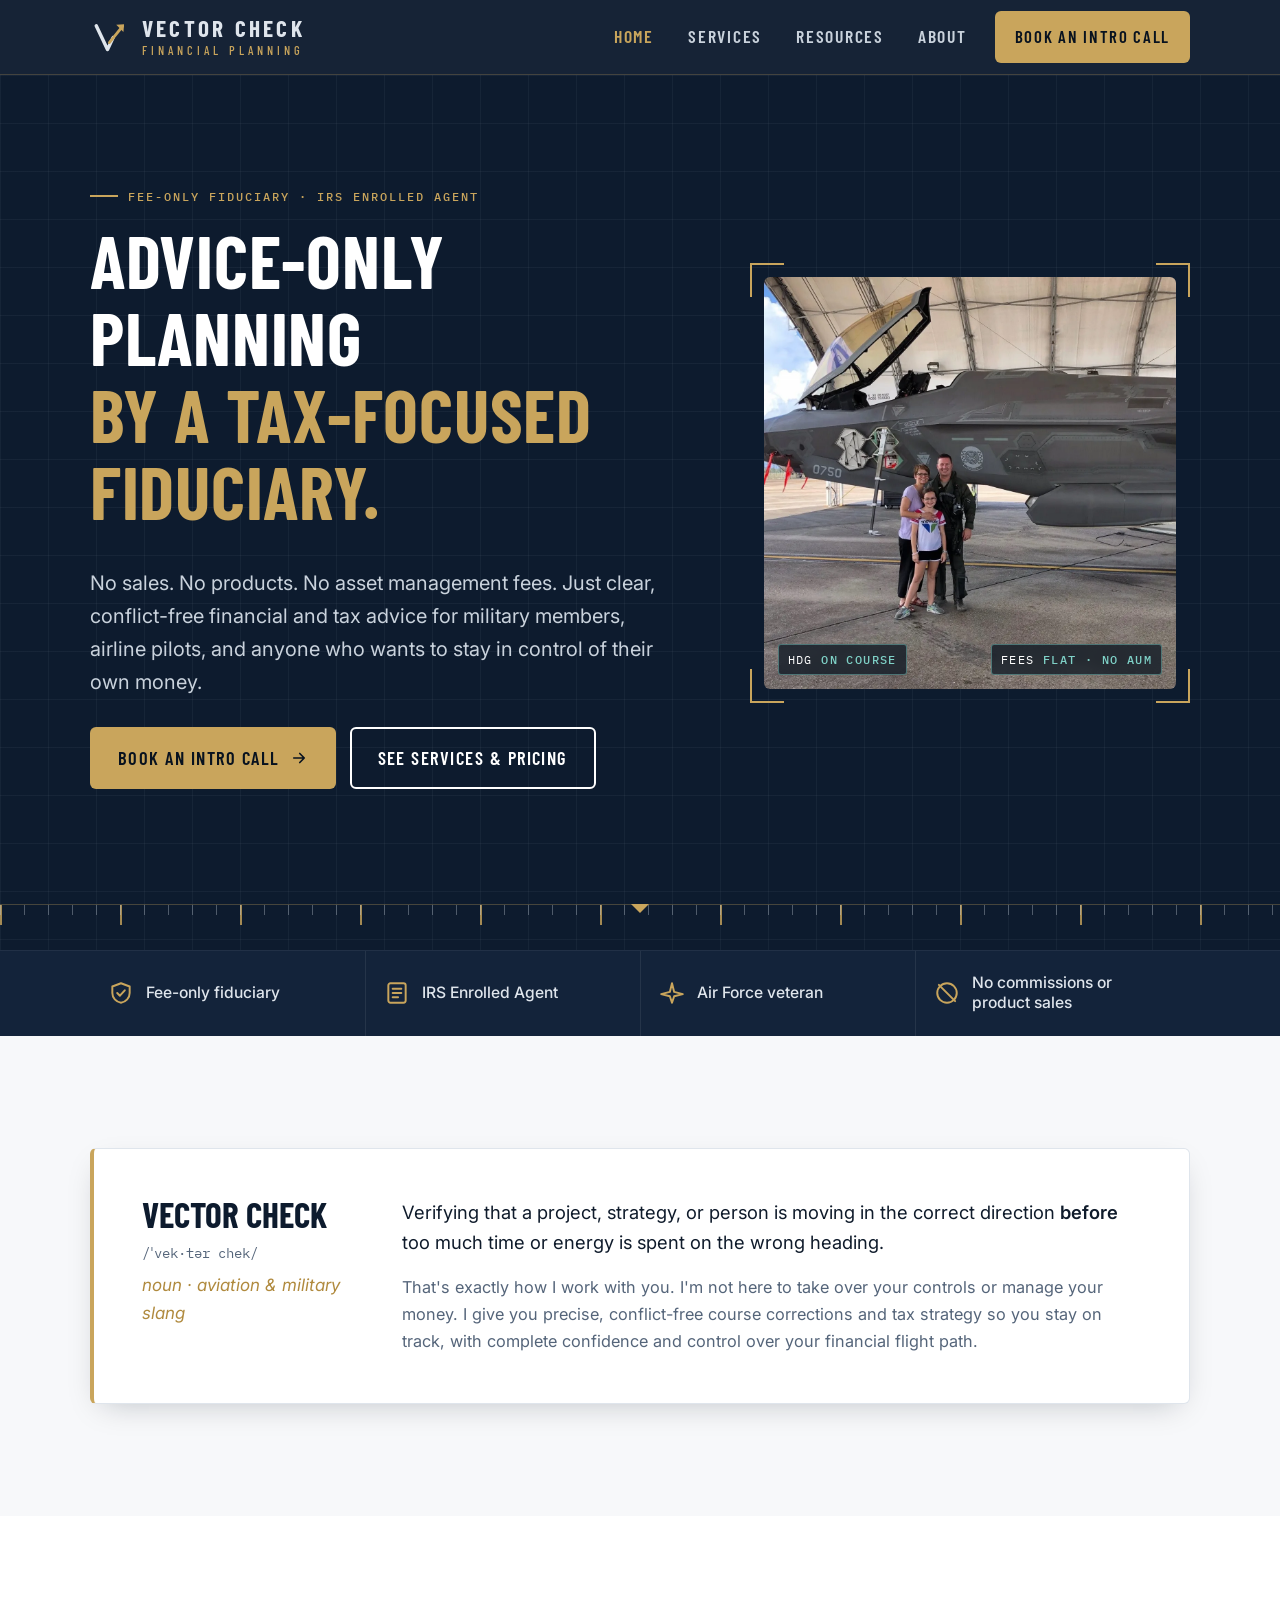
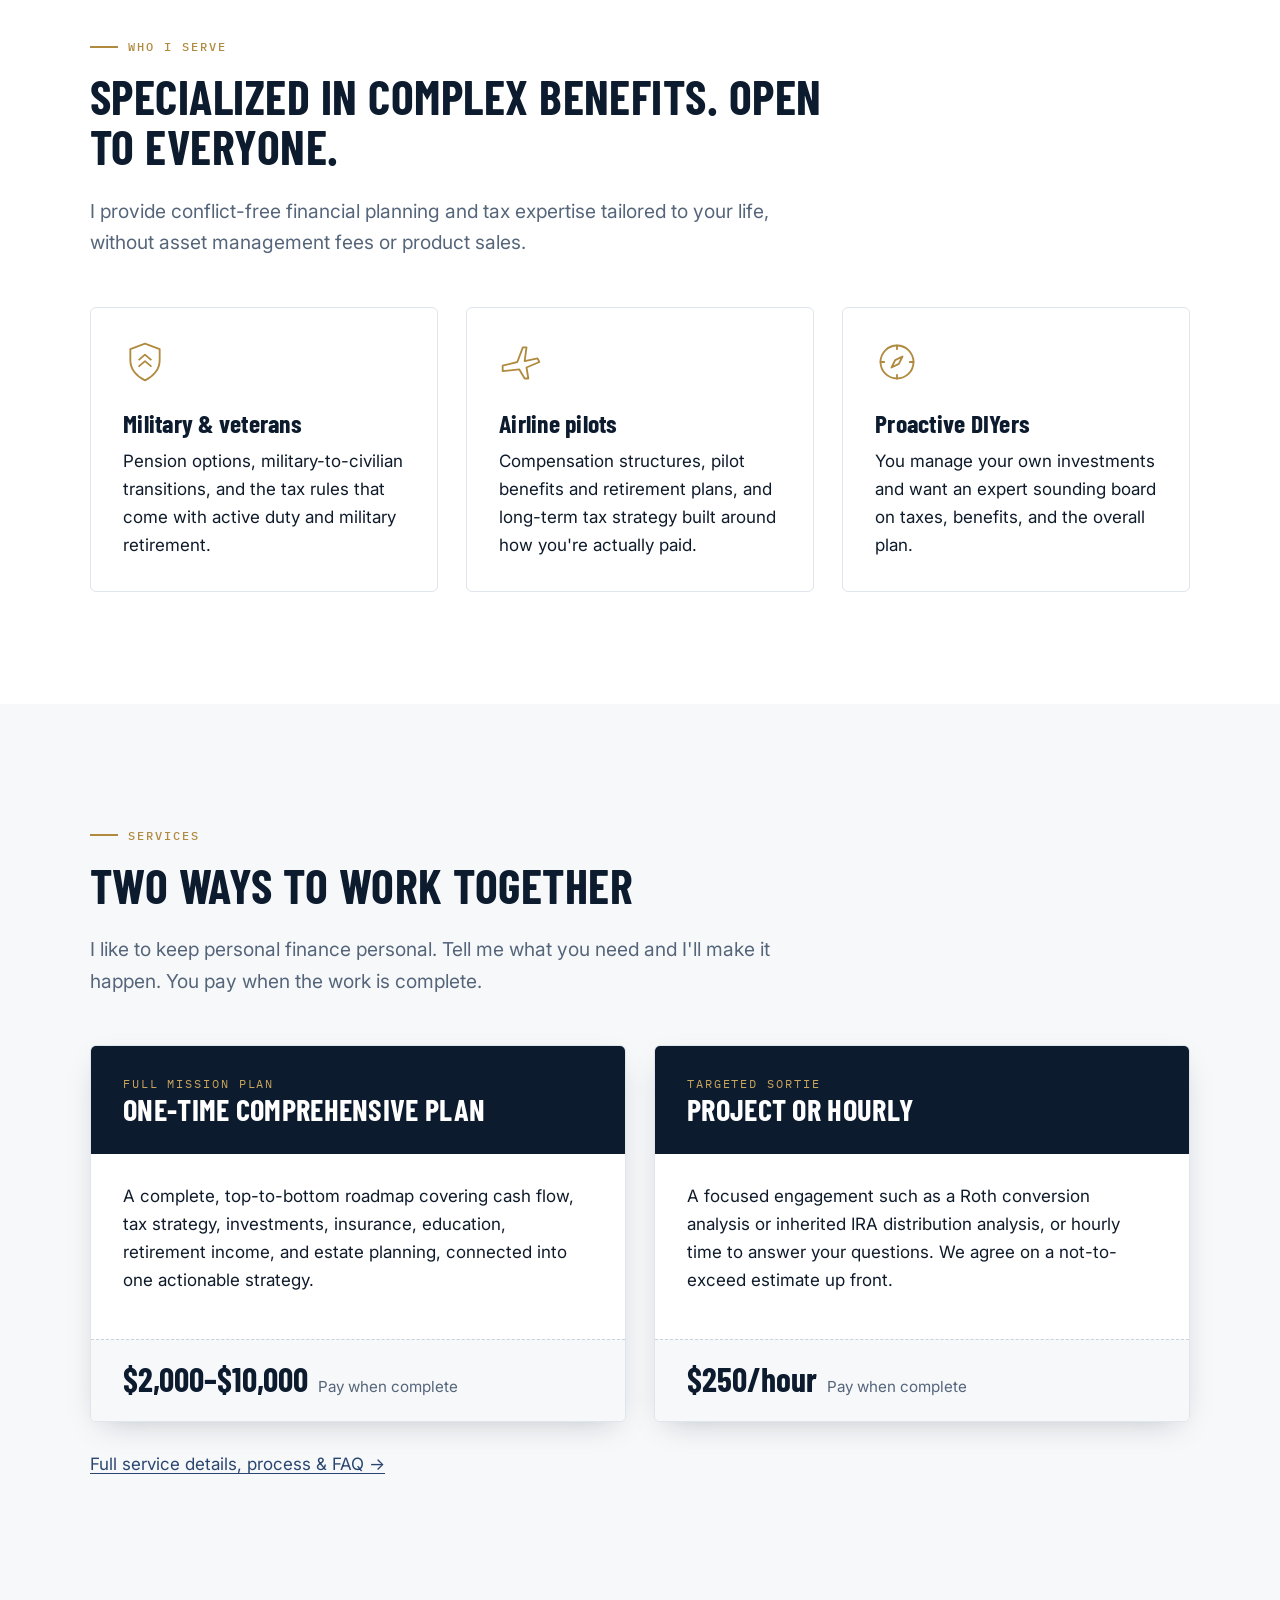
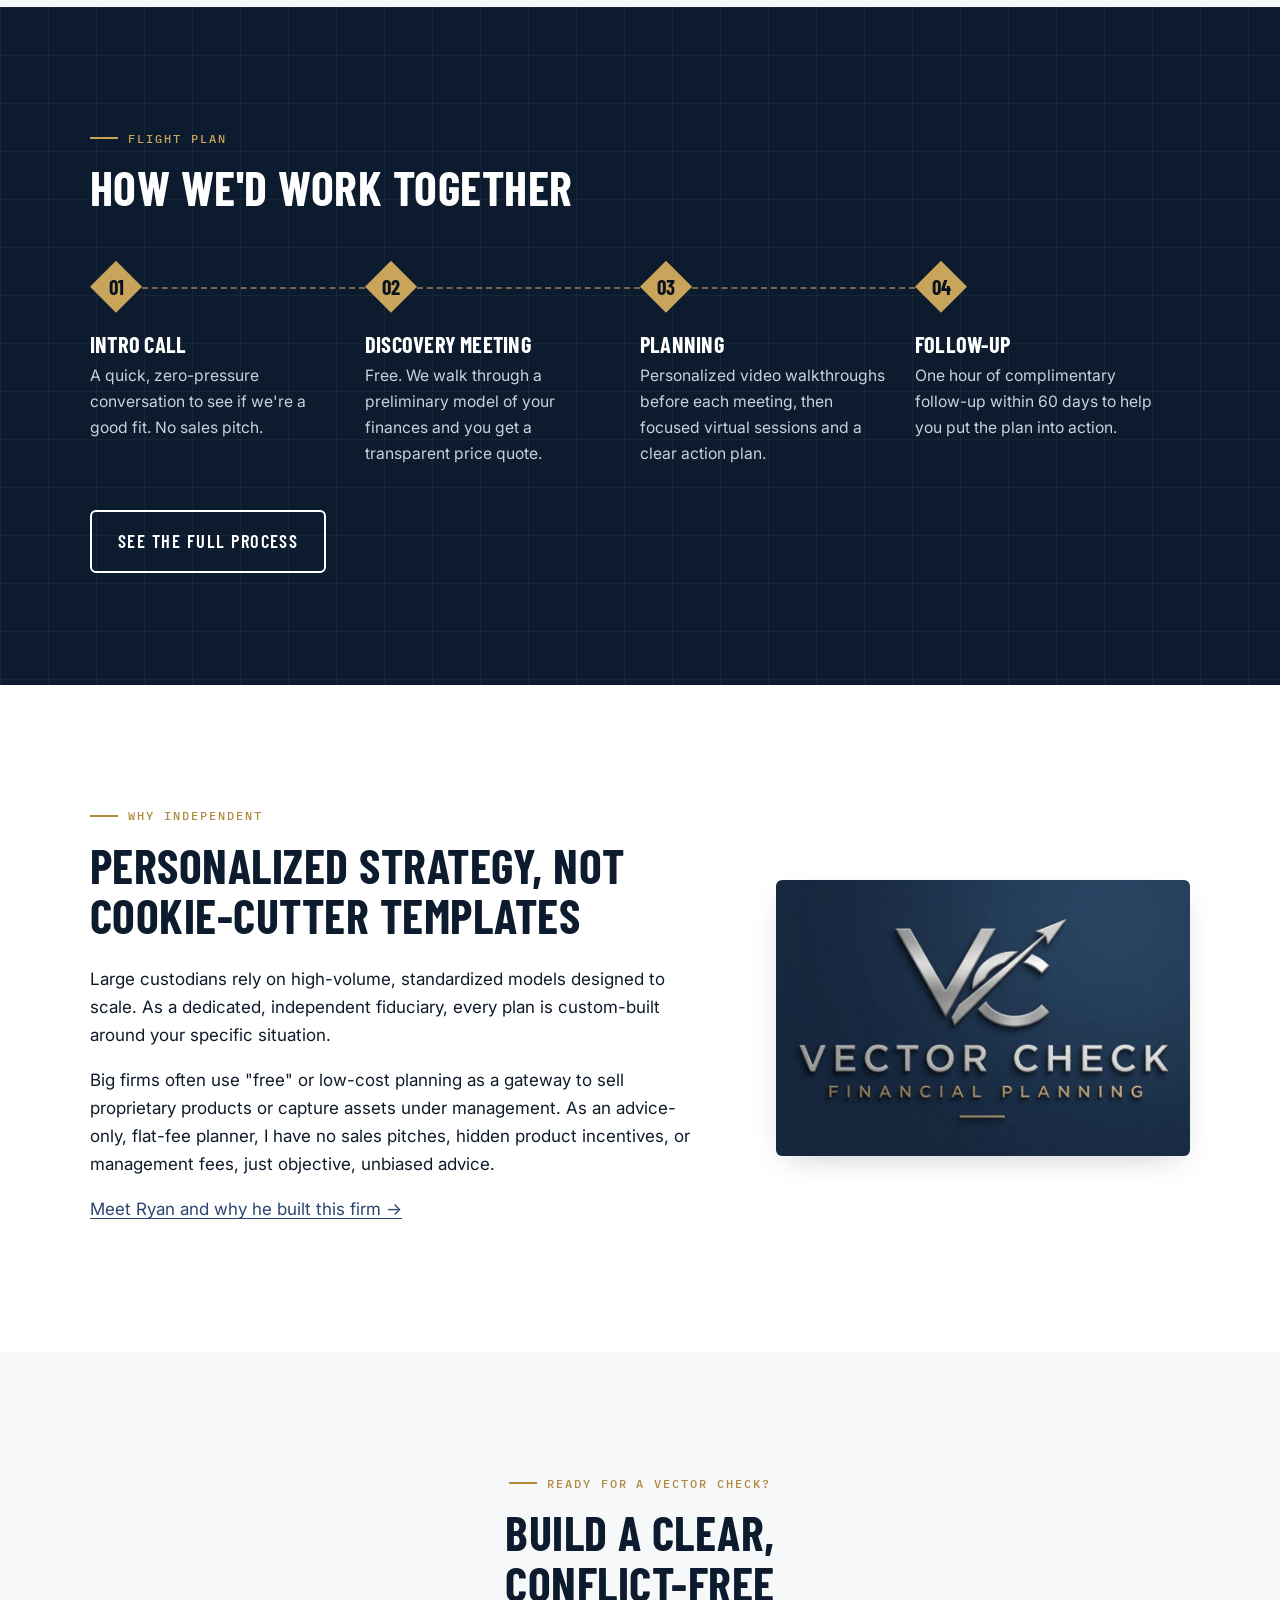
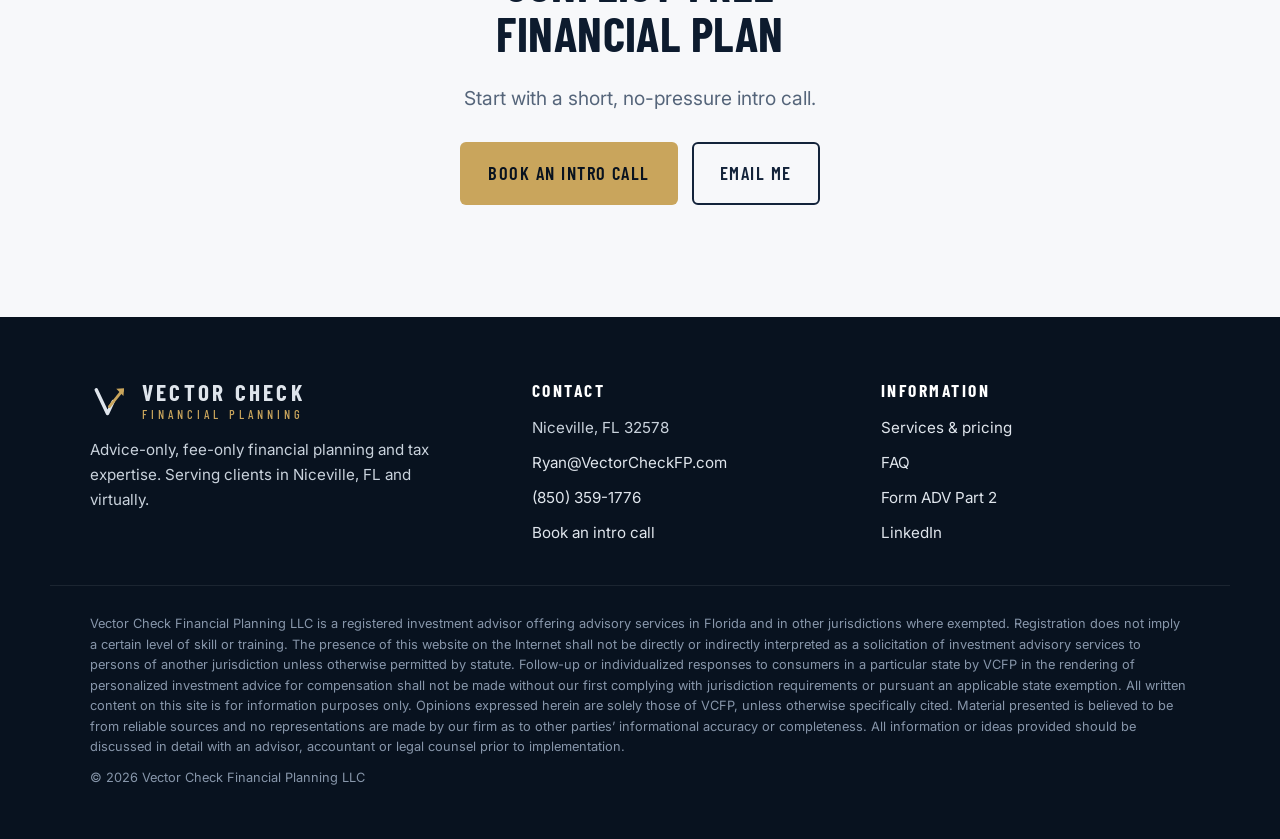
==== index.html @ f21be4b6 "Initial rebuild of Vector Check Financial Planning site Four-page static site (Home, Services, Resou" ====
<!doctype html>
<html lang="en">
<head>
<meta charset="utf-8">
<meta name="viewport" content="width=device-width, initial-scale=1">
<title>Vector Check Financial Planning | Advice-Only Fiduciary for Military & Pilots</title>
<meta name="description" content="Fee-only, advice-only financial planning and tax expertise from an IRS Enrolled Agent and Air Force veteran. One-time plans, projects and hourly work for military members, airline pilots and proactive DIYers. Niceville, FL and virtual.">
<link rel="canonical" href="https://www.vectorcheckfp.com/">
<meta property="og:type" content="website">
<meta property="og:site_name" content="Vector Check Financial Planning">
<meta property="og:title" content="Vector Check Financial Planning | Advice-Only Fiduciary for Military & Pilots">
<meta property="og:description" content="Fee-only, advice-only financial planning and tax expertise from an IRS Enrolled Agent and Air Force veteran. One-time plans, projects and hourly work for military members, airline pilots and proactive DIYers. Niceville, FL and virtual.">
<meta property="og:url" content="https://www.vectorcheckfp.com/">
<meta property="og:image" content="https://www.vectorcheckfp.com/assets/img/logo-card.jpg">
<meta name="theme-color" content="#0d1b2e">
<link rel="icon" href="assets/img/favicon.svg" type="image/svg+xml">
<link rel="preconnect" href="https://fonts.googleapis.com">
<link rel="preconnect" href="https://fonts.gstatic.com" crossorigin>
<link rel="stylesheet" href="https://fonts.googleapis.com/css2?family=Barlow+Condensed:wght@500;600;700&family=IBM+Plex+Mono:wght@500&family=Inter:wght@400;500;600&display=swap">
<link rel="stylesheet" href="assets/css/styles.css">
</head>
<body>
<a class="skip-link" href="#main">Skip to content</a>
<header class="site-header">
  <div class="container nav-bar">
    <a class="brand" href="./" aria-label="Vector Check Financial Planning, home">
      <svg class="brand-mark" viewBox="0 0 64 64" aria-hidden="true">
  <path d="M10 14 L28 52 L37 33" fill="none" stroke="#dfe5ec" stroke-width="5.5" stroke-linejoin="round" stroke-linecap="round"/>
  <path d="M31 41 L52 15" fill="none" stroke="#c9a55c" stroke-width="4.5" stroke-linecap="round"/>
  <path d="M42 12.5 L54.5 11.5 L53.5 24 Z" fill="#c9a55c"/>
</svg>
      <span class="brand-text"><span class="brand-name">Vector Check</span><span class="brand-sub">Financial Planning</span></span>
    </a>
    <button class="nav-toggle" type="button" aria-expanded="false" aria-controls="nav-links" aria-label="Menu">
      <svg viewBox="0 0 24 24" fill="none" stroke="currentColor" stroke-width="2" stroke-linecap="round" aria-hidden="true"><path d="M4 7h16M4 12h16M4 17h16"/></svg>
    </button>
    <nav aria-label="Main">
    <ul class="nav-links" id="nav-links">
      <li><a href="./" aria-current="page">Home</a></li>
      <li><a href="services.html">Services</a></li>
      <li><a href="resources.html">Resources</a></li>
      <li><a href="about.html">About</a></li>
      <li><a class="btn btn-primary" href="https://slant.app/p/a99wmtnq" target="_blank" rel="noopener">Book an intro call</a></li>
    </ul>
    </nav>
  </div>
</header>
<main id="main">
<section class="hero grid-bg on-dark">
  <div class="container hero-inner">
    <div>
      <p class="eyebrow">Fee-only fiduciary · IRS Enrolled Agent</p>
      <h1>Advice-only planning <span class="accent">by a tax-focused fiduciary.</span></h1>
      <p class="lede">No sales. No products. No asset management fees. Just clear, conflict-free financial and tax advice for military members, airline pilots, and anyone who wants to stay in control of their own money.</p>
      <div class="btn-row">
        <a class="btn btn-primary" href="https://slant.app/p/a99wmtnq" target="_blank" rel="noopener">Book an intro call
          <svg viewBox="0 0 24 24" fill="none" stroke="currentColor" stroke-width="2.2" stroke-linecap="round" stroke-linejoin="round" aria-hidden="true"><path d="M5 12h14M13 6l6 6-6 6"/></svg></a>
        <a class="btn btn-outline" href="services.html">See services &amp; pricing</a>
      </div>
    </div>
    <div class="hero-photo hud-frame">
      <span class="hud-c1"></span><span class="hud-c2"></span>
      <picture>
        <source srcset="assets/img/jet.webp" type="image/webp">
        <img src="assets/img/jet.jpg" width="1200" height="1200" alt="Ryan Suttlemyre and family in front of an F-35 fighter jet">
      </picture>
      <div class="hud-readout" aria-hidden="true">
        <span>HDG <b>ON COURSE</b></span>
        <span>FEES <b>FLAT · NO AUM</b></span>
      </div>
    </div>
  </div>
  <div class="heading-tape" aria-hidden="true"></div>
</section>

<section class="cred-strip on-dark" aria-label="Credentials">
  <div class="container">
    <ul class="cred-list">
      <li><svg viewBox="0 0 24 24" fill="none" stroke="currentColor" stroke-width="1.8" stroke-linecap="round" stroke-linejoin="round" aria-hidden="true"><path d="M12 3l8 3v6c0 4.5-3.4 8.3-8 9-4.6-.7-8-4.5-8-9V6z"/><path d="M8.5 12l2.5 2.5 4.5-5"/></svg>Fee-only fiduciary</li>
      <li><svg viewBox="0 0 24 24" fill="none" stroke="currentColor" stroke-width="1.8" stroke-linecap="round" stroke-linejoin="round" aria-hidden="true"><rect x="4" y="3" width="16" height="18" rx="2"/><path d="M8 8h8M8 12h8M8 16h5"/></svg>IRS Enrolled Agent</li>
      <li><svg viewBox="0 0 24 24" fill="none" stroke="currentColor" stroke-width="1.8" stroke-linecap="round" stroke-linejoin="round" aria-hidden="true"><path d="M2 13l8-2 2-8 2 8 8 2-8 2-2 6-2-6z"/></svg>Air Force veteran</li>
      <li><svg viewBox="0 0 24 24" fill="none" stroke="currentColor" stroke-width="1.8" stroke-linecap="round" stroke-linejoin="round" aria-hidden="true"><circle cx="12" cy="12" r="9"/><path d="M4.5 4.5l15 15"/></svg>No commissions or product sales</li>
    </ul>
  </div>
</section>

<section class="section bg-paper">
  <div class="container">
    <div class="briefing">
      <div>
        <div class="term">Vector check</div>
        <div class="phon">/ˈvek·tər chek/</div>
        <div class="pos">noun · aviation &amp; military slang</div>
      </div>
      <div>
        <p>Verifying that a project, strategy, or person is moving in the correct direction <strong>before</strong> too much time or energy is spent on the wrong heading.</p>
        <p>That's exactly how I work with you. I'm not here to take over your controls or manage your money. I give you precise, conflict-free course corrections and tax strategy so you stay on track, with complete confidence and control over your financial flight path.</p>
      </div>
    </div>
  </div>
</section>

<section class="section">
  <div class="container">
    <div class="section-head">
      <p class="eyebrow">Who I serve</p>
      <h2>Specialized in complex benefits. Open to everyone.</h2>
      <p class="lede">I provide conflict-free financial planning and tax expertise tailored to your life, without asset management fees or product sales.</p>
    </div>
    <div class="grid-3">
      <div class="card">
        <svg class="icon" viewBox="0 0 48 48" fill="none" stroke="currentColor" stroke-width="2" stroke-linejoin="round" aria-hidden="true"><path d="M24 4l16 6v12c0 10-7 18-16 22C15 40 8 32 8 22V10z"/><path d="M17 22l7-6 7 6M17 29l7-6 7 6"/></svg>
        <h3>Military &amp; veterans</h3>
        <p>Pension options, military-to-civilian transitions, and the tax rules that come with active duty and military retirement.</p>
      </div>
      <div class="card">
        <svg class="icon" viewBox="0 0 48 48" fill="none" stroke="currentColor" stroke-width="2" stroke-linejoin="round" aria-hidden="true"><path d="M4 28l16-4 6-16h4l-2 15 14-3 2 4-14 6 2 12h-4l-6-10-18 2z"/></svg>
        <h3>Airline pilots</h3>
        <p>Compensation structures, pilot benefits and retirement plans, and long-term tax strategy built around how you're actually paid.</p>
      </div>
      <div class="card">
        <svg class="icon" viewBox="0 0 48 48" fill="none" stroke="currentColor" stroke-width="2" stroke-linecap="round" stroke-linejoin="round" aria-hidden="true"><circle cx="24" cy="24" r="18"/><path d="M30 18l-4 8-8 4 4-8z"/><path d="M24 6v4M24 38v4M6 24h4M38 24h4"/></svg>
        <h3>Proactive DIYers</h3>
        <p>You manage your own investments and want an expert sounding board on taxes, benefits, and the overall plan.</p>
      </div>
    </div>
  </div>
</section>

<section class="section bg-paper">
  <div class="container">
    <div class="section-head">
      <p class="eyebrow">Services</p>
      <h2>Two ways to work together</h2>
      <p class="lede">I like to keep personal finance personal. Tell me what you need and I'll make it happen. You pay when the work is complete.</p>
    </div>
    <div class="grid-2">
      <article class="service-card">
        <header><div class="tag">Full mission plan</div><h3>One-time comprehensive plan</h3></header>
        <div class="body">
          <p>A complete, top-to-bottom roadmap covering cash flow, tax strategy, investments, insurance, education, retirement income, and estate planning, connected into one actionable strategy.</p>
        </div>
        <div class="price"><span class="amt">$2,000–$10,000</span><span class="note">Pay when complete</span></div>
      </article>
      <article class="service-card">
        <header><div class="tag">Targeted sortie</div><h3>Project or hourly</h3></header>
        <div class="body">
          <p>A focused engagement such as a Roth conversion analysis or inherited IRA distribution analysis, or hourly time to answer your questions. We agree on a not-to-exceed estimate up front.</p>
        </div>
        <div class="price"><span class="amt">$250/hour</span><span class="note">Pay when complete</span></div>
      </article>
    </div>
    <p style="margin-top:28px"><a href="services.html">Full service details, process &amp; FAQ →</a></p>
  </div>
</section>

<section class="section grid-bg on-dark">
  <div class="container">
    <div class="section-head">
      <p class="eyebrow">Flight plan</p>
      <h2>How we'd work together</h2>
    </div>
    <ol class="steps-4 steps-4-wrap">
      <li><h3>Intro call</h3><p>A quick, zero-pressure conversation to see if we're a good fit. No sales pitch.</p></li>
      <li><h3>Discovery meeting</h3><p>Free. We walk through a preliminary model of your finances and you get a transparent price quote.</p></li>
      <li><h3>Planning</h3><p>Personalized video walkthroughs before each meeting, then focused virtual sessions and a clear action plan.</p></li>
      <li><h3>Follow-up</h3><p>One hour of complimentary follow-up within 60 days to help you put the plan into action.</p></li>
    </ol>
    <div class="btn-row"><a class="btn btn-outline" href="services.html#process">See the full process</a></div>
  </div>
</section>

<section class="section">
  <div class="container split wide-text">
    <div>
      <p class="eyebrow">Why independent</p>
      <h2>Personalized strategy, not cookie-cutter templates</h2>
      <p>Large custodians rely on high-volume, standardized models designed to scale. As a dedicated, independent fiduciary, every plan is custom-built around your specific situation.</p>
      <p>Big firms often use "free" or low-cost planning as a gateway to sell proprietary products or capture assets under management. As an advice-only, flat-fee planner, I have no sales pitches, hidden product incentives, or management fees, just objective, unbiased advice.</p>
      <p><a href="about.html">Meet Ryan and why he built this firm →</a></p>
    </div>
    <div>
      <img class="logo-card" src="assets/img/logo-card.jpg" width="900" height="600" alt="Vector Check Financial Planning logo" loading="lazy">
    </div>
  </div>
</section>

<section class="section bg-paper cta-band">
  <div class="container">
    <p class="eyebrow">Ready for a vector check?</p>
    <h2>Build a clear, conflict-free financial plan</h2>
    <p class="lede" style="margin:0 auto">Start with a short, no-pressure intro call.</p>
    <div class="btn-row">
      <a class="btn btn-primary" href="https://slant.app/p/a99wmtnq" target="_blank" rel="noopener">Book an intro call</a>
      <a class="btn btn-outline" href="mailto:ryan@vectorcheckfp.com">Email me</a>
    </div>
  </div>
</section>
</main>
<footer class="site-footer">
  <div class="container footer-top">
    <div class="footer-brand">
      <a class="brand" href="./" aria-label="Vector Check Financial Planning, home">
        <svg class="brand-mark" viewBox="0 0 64 64" aria-hidden="true">
  <path d="M10 14 L28 52 L37 33" fill="none" stroke="#dfe5ec" stroke-width="5.5" stroke-linejoin="round" stroke-linecap="round"/>
  <path d="M31 41 L52 15" fill="none" stroke="#c9a55c" stroke-width="4.5" stroke-linecap="round"/>
  <path d="M42 12.5 L54.5 11.5 L53.5 24 Z" fill="#c9a55c"/>
</svg>
        <span class="brand-text"><span class="brand-name">Vector Check</span><span class="brand-sub">Financial Planning</span></span>
      </a>
      <p>Advice-only, fee-only financial planning and tax expertise. Serving clients in Niceville, FL and virtually.</p>
    </div>
    <div>
      <h4>Contact</h4>
      <ul class="footer-links">
        <li>Niceville, FL 32578</li>
        <li><a href="mailto:ryan@vectorcheckfp.com">Ryan@VectorCheckFP.com</a></li>
        <li><a href="tel:+18503591776">(850) 359-1776</a></li>
        <li><a href="https://slant.app/p/a99wmtnq" target="_blank" rel="noopener">Book an intro call</a></li>
      </ul>
    </div>
    <div>
      <h4>Information</h4>
      <ul class="footer-links">
        <li><a href="services.html">Services &amp; pricing</a></li>
        <li><a href="services.html#faq">FAQ</a></li>
        <li><a href="docs/vcfp_adv_part_2a_2b_09-03-2026.pdf" target="_blank" rel="noopener">Form ADV Part 2</a></li>
        <li><a href="https://www.linkedin.com/in/ryan-suttlemyre-10b2775a" target="_blank" rel="noopener">LinkedIn</a></li>
      </ul>
    </div>
  </div>
  <div class="container disclosure">
    <p>Vector Check Financial Planning LLC is a registered investment advisor offering advisory services in Florida and in other jurisdictions where exempted. Registration does not imply a certain level of skill or training. The presence of this website on the Internet shall not be directly or indirectly interpreted as a solicitation of investment advisory services to persons of another jurisdiction unless otherwise permitted by statute. Follow-up or individualized responses to consumers in a particular state by VCFP in the rendering of personalized investment advice for compensation shall not be made without our first complying with jurisdiction requirements or pursuant an applicable state exemption. All written content on this site is for information purposes only. Opinions expressed herein are solely those of VCFP, unless otherwise specifically cited. Material presented is believed to be from reliable sources and no representations are made by our firm as to other parties’ informational accuracy or completeness. All information or ideas provided should be discussed in detail with an advisor, accountant or legal counsel prior to implementation.</p>
    <p>&copy; <span data-year>2026</span> Vector Check Financial Planning LLC</p>
  </div>
</footer>
<script src="assets/js/main.js" defer></script>
</body>
</html>
---- assets/css/styles.css ----
/* ==========================================================
   Vector Check Financial Planning — site styles
   Palette pulled from the VC logo: deep navy, brushed silver, gold.
   ========================================================== */

:root {
  --navy-950: #08121f;
  --navy-900: #0d1b2e;
  --navy-800: #13233a;
  --navy-700: #1c3352;
  --navy-600: #2a4670;
  --steel-300: #c9d2dc;
  --steel-200: #dfe5ec;
  --steel-100: #eef1f5;
  --paper: #f7f8fa;
  --white: #ffffff;
  --ink: #0f1b2b;
  --muted: #55657a;
  --gold: #c9a55c;
  --gold-600: #b08a3e;
  --gold-100: #f6eedc;
  --hud: #7fd1c7; /* sparing accent for HUD details */

  --font-display: "Barlow Condensed", "Arial Narrow", sans-serif;
  --font-body: "Inter", system-ui, -apple-system, "Segoe UI", sans-serif;
  --font-mono: "IBM Plex Mono", ui-monospace, Menlo, monospace;

  --radius: 6px;
  --maxw: 1180px;
  --gutter: clamp(16px, 4vw, 40px);
  --shadow: 0 10px 30px -12px rgba(8, 18, 31, 0.25);
}

*, *::before, *::after { box-sizing: border-box; }
html { scroll-behavior: smooth; -webkit-text-size-adjust: 100%; }
body {
  margin: 0;
  font-family: var(--font-body);
  font-size: 17px;
  line-height: 1.65;
  color: var(--ink);
  background: var(--white);
  -webkit-font-smoothing: antialiased;
}
img { max-width: 100%; height: auto; display: block; }
a { color: var(--navy-600); text-underline-offset: 3px; }
a:hover { color: var(--gold-600); }
p { margin: 0 0 1em; }
strong { font-weight: 600; }

h1, h2, h3, h4 {
  font-family: var(--font-display);
  font-weight: 700;
  line-height: 1.05;
  letter-spacing: 0.01em;
  margin: 0 0 0.5em;
  color: var(--navy-900);
}
h1 { font-size: clamp(2.6rem, 6vw, 4.6rem); text-transform: uppercase; }
h2 { font-size: clamp(2rem, 4vw, 3rem); text-transform: uppercase; }
h3 { font-size: 1.6rem; }
h4 { font-size: 1.25rem; }

.container { width: 100%; max-width: var(--maxw); margin: 0 auto; padding: 0 var(--gutter); }
.narrow { max-width: 780px; }

.skip-link {
  position: absolute; left: -9999px; top: 0; z-index: 100;
  background: var(--gold); color: var(--navy-950); padding: 10px 16px; font-weight: 600;
}
.skip-link:focus { left: 12px; top: 12px; }

:focus-visible { outline: 3px solid var(--gold); outline-offset: 3px; }

/* ---------- HUD label (e.g. "// 01 — SERVICES") ---------- */
.eyebrow {
  display: inline-flex; align-items: center; gap: 10px;
  font-family: var(--font-mono);
  font-size: 0.78rem;
  font-weight: 500;
  letter-spacing: 0.16em;
  text-transform: uppercase;
  color: var(--gold-600);
  margin-bottom: 14px;
}
.eyebrow::before {
  content: ""; width: 28px; height: 2px; background: currentColor;
}
.on-dark .eyebrow { color: var(--gold); }

.lede { font-size: 1.2rem; color: var(--muted); max-width: 62ch; }
.on-dark .lede { color: var(--steel-300); }

/* ---------- Buttons ---------- */
.btn {
  display: inline-flex; align-items: center; justify-content: center; gap: 10px;
  font-family: var(--font-display);
  font-size: 1.15rem; font-weight: 600;
  letter-spacing: 0.08em; text-transform: uppercase;
  text-decoration: none;
  padding: 14px 26px;
  border-radius: var(--radius);
  border: 2px solid transparent;
  cursor: pointer;
  transition: transform .15s ease, background .15s ease, color .15s ease, border-color .15s ease;
}
.btn:hover { transform: translateY(-1px); }
.btn-primary { background: var(--gold); color: var(--navy-950); }
.btn-primary:hover { background: #d8b773; color: var(--navy-950); }
.btn-outline { border-color: currentColor; color: var(--navy-800); background: transparent; }
.btn-outline:hover { color: var(--gold-600); }
.on-dark .btn-outline { color: var(--white); }
.on-dark .btn-outline:hover { color: var(--gold); }
.btn svg { width: 18px; height: 18px; }
.btn-row { display: flex; flex-wrap: wrap; gap: 14px; margin-top: 28px; }

/* ---------- Header / nav ---------- */
.site-header {
  position: sticky; top: 0; z-index: 50;
  background: rgba(13, 27, 46, 0.96);
  backdrop-filter: saturate(1.4) blur(8px);
  border-bottom: 1px solid rgba(201, 165, 92, 0.25);
}
.nav-bar { display: flex; align-items: center; justify-content: space-between; gap: 20px; min-height: 74px; }
.brand { display: flex; align-items: center; gap: 12px; text-decoration: none; color: var(--white); }
.brand-mark { width: 40px; height: 40px; flex: none; }
.brand-text { display: flex; flex-direction: column; line-height: 1; }
.brand-name {
  font-family: var(--font-display); font-weight: 700; font-size: 1.45rem;
  letter-spacing: 0.14em; text-transform: uppercase; color: var(--steel-200);
}
.brand-sub {
  font-family: var(--font-display); font-weight: 500; font-size: 0.78rem;
  letter-spacing: 0.32em; text-transform: uppercase; color: var(--gold); margin-top: 4px;
}
.brand:hover .brand-name { color: var(--white); }

.nav-links { display: flex; align-items: center; gap: 6px; list-style: none; margin: 0; padding: 0; }
.nav-links a {
  display: block; padding: 10px 14px;
  font-family: var(--font-display); font-size: 1.1rem; font-weight: 600;
  letter-spacing: 0.1em; text-transform: uppercase;
  color: var(--steel-300); text-decoration: none; border-radius: var(--radius);
}
.nav-links a:hover { color: var(--white); }
.nav-links a[aria-current="page"] { color: var(--gold); }
.nav-links .btn { padding: 10px 18px; font-size: 1.05rem; margin-left: 8px; color: var(--navy-950); }
.nav-links .btn:hover { color: var(--navy-950); }

.nav-toggle {
  display: none; background: none; border: 1px solid rgba(255,255,255,.25); color: var(--white);
  width: 46px; height: 42px; border-radius: var(--radius); cursor: pointer; padding: 0;
}
.nav-toggle svg { width: 24px; height: 24px; margin: auto; }

@media (max-width: 900px) {
  .nav-toggle { display: grid; place-items: center; }
  .nav-links {
    position: absolute; left: 0; right: 0; top: 100%;
    flex-direction: column; align-items: stretch; gap: 0;
    background: var(--navy-900); padding: 8px var(--gutter) 20px;
    border-bottom: 1px solid rgba(201,165,92,.25);
    display: none;
  }
  .nav-links.open { display: flex; }
  .nav-links a { padding: 14px 4px; border-bottom: 1px solid rgba(255,255,255,.07); }
  .nav-links .btn { margin: 16px 0 0; }
  .brand-name { font-size: 1.2rem; }
  .brand-sub { font-size: 0.68rem; letter-spacing: 0.26em; }
}

/* ---------- Sections ---------- */
.section { padding: clamp(64px, 9vw, 112px) 0; }
.section-tight { padding: clamp(44px, 6vw, 72px) 0; }
.bg-paper { background: var(--paper); }
.bg-navy { background: var(--navy-900); }
.on-dark { color: var(--steel-200); }
.on-dark h1, .on-dark h2, .on-dark h3, .on-dark h4 { color: var(--white); }
.on-dark a:not(.btn) { color: var(--steel-200); }
.on-dark a:not(.btn):hover { color: var(--gold); }
.section-head { max-width: 760px; margin-bottom: 48px; }
.section-head.center { margin-left: auto; margin-right: auto; text-align: center; }
.section-head.center .eyebrow { justify-content: center; }

/* Faint chart grid used behind dark sections */
.grid-bg {
  position: relative;
  background-color: var(--navy-900);
  background-image:
    linear-gradient(rgba(201,210,220,.05) 1px, transparent 1px),
    linear-gradient(90deg, rgba(201,210,220,.05) 1px, transparent 1px);
  background-size: 48px 48px;
}

/* ---------- Hero ---------- */
.hero { color: var(--steel-200); overflow: hidden; }
.hero-inner {
  display: grid; grid-template-columns: 1.15fr 0.85fr; gap: clamp(32px, 5vw, 72px);
  align-items: center; padding-top: clamp(56px, 8vw, 104px); padding-bottom: clamp(64px, 9vw, 120px);
}
.hero h1 { color: var(--white); }
.hero h1 .accent { color: var(--gold); display: block; }
.hero .lede { font-size: 1.25rem; }

.hero-photo { position: relative; }
.hero-photo img { border-radius: var(--radius); width: 100%; aspect-ratio: 1 / 1; object-fit: cover; }

/* HUD corner brackets around photos */
.hud-frame { position: relative; padding: 14px; }
.hud-frame::before, .hud-frame::after,
.hud-frame > .hud-c1, .hud-frame > .hud-c2 {
  content: ""; position: absolute; width: 34px; height: 34px; border: 2px solid var(--gold); pointer-events: none;
}
.hud-frame::before { top: 0; left: 0; border-right: 0; border-bottom: 0; }
.hud-frame::after { bottom: 0; right: 0; border-left: 0; border-top: 0; }
.hud-frame > .hud-c1 { top: 0; right: 0; border-left: 0; border-bottom: 0; }
.hud-frame > .hud-c2 { bottom: 0; left: 0; border-right: 0; border-top: 0; }

.hud-readout {
  position: absolute; left: 28px; bottom: 28px; right: 28px;
  display: flex; justify-content: space-between; gap: 10px; flex-wrap: wrap;
  font-family: var(--font-mono); font-size: 0.72rem; letter-spacing: 0.12em; text-transform: uppercase;
  color: var(--white);
}
.hud-readout span {
  background: rgba(8,18,31,.72); border: 1px solid rgba(127,209,199,.45);
  padding: 5px 9px; border-radius: 3px; backdrop-filter: blur(4px);
}
.hud-readout b { color: var(--hud); font-weight: 500; }

/* Heading tape — compass-style ticks under the hero */
.heading-tape {
  height: 46px; border-top: 1px solid rgba(201,165,92,.3);
  background-image:
    repeating-linear-gradient(90deg, rgba(201,210,220,.35) 0 1px, transparent 1px 24px),
    repeating-linear-gradient(90deg, rgba(201,165,92,.8) 0 2px, transparent 2px 120px);
  background-size: 100% 10px, 100% 20px;
  background-repeat: no-repeat;
  background-position: 0 0, 0 0;
  position: relative;
}
.heading-tape::after {
  content: ""; position: absolute; left: 50%; top: -1px; transform: translateX(-50%);
  border: 9px solid transparent; border-top-color: var(--gold);
}

/* ---------- Credential strip ---------- */
.cred-strip { background: var(--navy-800); border-top: 1px solid rgba(255,255,255,.06); }
.cred-list {
  display: grid; grid-template-columns: repeat(4, 1fr); gap: 0;
  list-style: none; margin: 0; padding: 0;
}
.cred-list li {
  display: flex; align-items: center; gap: 12px; padding: 22px 18px;
  color: var(--steel-200); font-weight: 500; font-size: 0.98rem; line-height: 1.3;
  border-left: 1px solid rgba(255,255,255,.08);
}
.cred-list li:first-child { border-left: 0; }
.cred-list svg { width: 26px; height: 26px; flex: none; color: var(--gold); }
@media (max-width: 860px) {
  .cred-list { grid-template-columns: 1fr 1fr; }
  .cred-list li:nth-child(3) { border-left: 0; }
  .cred-list li { border-top: 1px solid rgba(255,255,255,.08); }
}

/* ---------- Definition / briefing card ---------- */
.briefing {
  display: grid; grid-template-columns: 220px 1fr; gap: 40px; align-items: start;
  background: var(--white); border: 1px solid var(--steel-200); border-left: 4px solid var(--gold);
  border-radius: var(--radius); padding: clamp(28px, 4vw, 48px); box-shadow: var(--shadow);
}
.briefing .term { font-family: var(--font-display); font-size: 2.2rem; font-weight: 700; text-transform: uppercase; color: var(--navy-900); line-height: 1; }
.briefing .phon { font-family: var(--font-mono); font-size: .85rem; color: var(--muted); margin-top: 10px; }
.briefing .pos { font-style: italic; color: var(--gold-600); margin-top: 6px; }
.briefing p { font-size: 1.15rem; margin: 0; }
.briefing p + p { margin-top: 1em; color: var(--muted); font-size: 1.02rem; }
@media (max-width: 760px) { .briefing { grid-template-columns: 1fr; gap: 18px; } }

/* ---------- Cards ---------- */
.grid-2 { display: grid; grid-template-columns: repeat(2, 1fr); gap: 28px; }
.grid-3 { display: grid; grid-template-columns: repeat(3, 1fr); gap: 28px; }
@media (max-width: 900px) { .grid-3 { grid-template-columns: 1fr 1fr; } }
@media (max-width: 760px) { .grid-2, .grid-3 { grid-template-columns: 1fr; } }

.card {
  background: var(--white); border: 1px solid var(--steel-200); border-radius: var(--radius);
  padding: 32px; position: relative;
}
.card h3 { margin-bottom: .4em; }
.card .icon { width: 44px; height: 44px; color: var(--gold-600); margin-bottom: 18px; }
.card p:last-child { margin-bottom: 0; }

.service-card {
  display: flex; flex-direction: column;
  background: var(--white); border: 1px solid var(--steel-200); border-radius: var(--radius);
  overflow: hidden; box-shadow: var(--shadow);
}
.service-card header { background: var(--navy-900); color: var(--steel-200); padding: 28px 32px; position: relative; }
.service-card header h3 { color: var(--white); margin: 0; font-size: 1.9rem; text-transform: uppercase; }
.service-card .tag { font-family: var(--font-mono); font-size: .74rem; letter-spacing: .16em; color: var(--gold); text-transform: uppercase; }
.service-card .body { padding: 28px 32px; flex: 1; }
.service-card .price {
  display: flex; align-items: baseline; gap: 10px; flex-wrap: wrap;
  border-top: 1px dashed var(--steel-300); padding: 22px 32px; background: var(--paper);
}
.service-card .price .amt { font-family: var(--font-display); font-size: 2.1rem; font-weight: 700; color: var(--navy-900); line-height: 1; }
.service-card .price .note { color: var(--muted); font-size: .95rem; }

.check-list { list-style: none; padding: 0; margin: 0 0 1em; }
.check-list li { position: relative; padding-left: 30px; margin-bottom: 10px; }
.check-list li::before {
  content: ""; position: absolute; left: 0; top: .5em; width: 16px; height: 9px;
  border-left: 2px solid var(--gold-600); border-bottom: 2px solid var(--gold-600); transform: rotate(-45deg);
}

/* ---------- Process / flight plan ---------- */
.flight-plan { list-style: none; margin: 0; padding: 0; position: relative; }
.flight-plan::before {
  content: ""; position: absolute; left: 31px; top: 20px; bottom: 20px;
  border-left: 2px dashed rgba(201,165,92,.6);
}
.flight-plan > li { position: relative; display: grid; grid-template-columns: 64px 1fr; gap: 28px; padding-bottom: 44px; }
.flight-plan > li:last-child { padding-bottom: 0; }
.waypoint {
  width: 64px; height: 64px; display: grid; place-items: center; position: relative; z-index: 1;
  font-family: var(--font-display); font-weight: 700; font-size: 1.5rem; color: var(--navy-950);
  background: var(--gold); clip-path: polygon(50% 0, 100% 50%, 50% 100%, 0 50%);
}
.flight-plan h3 { margin: 14px 0 .35em; text-transform: uppercase; }
.on-dark .flight-plan h3 { color: var(--white); }
.flight-plan .meta { font-family: var(--font-mono); font-size: .78rem; letter-spacing: .12em; color: var(--gold); text-transform: uppercase; }
.sub-steps { list-style: none; padding: 0; margin: 18px 0 0; display: grid; gap: 14px; }
.sub-steps li { background: rgba(255,255,255,.04); border: 1px solid rgba(255,255,255,.08); border-radius: var(--radius); padding: 18px 20px; }
.section:not(.on-dark) .sub-steps li { background: var(--white); border-color: var(--steel-200); }
.sub-steps strong { display: block; font-family: var(--font-display); font-size: 1.2rem; letter-spacing: .03em; color: inherit; margin-bottom: 4px; }
.fact-row { display: grid; grid-template-columns: 1fr 1fr; gap: 14px; margin-top: 16px; }
.fact { border-left: 3px solid var(--gold); padding: 6px 0 6px 16px; }
.fact b { display: block; font-family: var(--font-mono); font-size: .75rem; letter-spacing: .14em; text-transform: uppercase; color: var(--gold-600); font-weight: 500; }
.on-dark .fact b { color: var(--gold); }
@media (max-width: 640px) {
  .flight-plan > li { grid-template-columns: 48px 1fr; gap: 18px; }
  .waypoint { width: 48px; height: 48px; font-size: 1.2rem; }
  .flight-plan::before { left: 23px; }
  .fact-row { grid-template-columns: 1fr; }
}

/* Compact process (home page) */
.steps-4 { display: grid; grid-template-columns: repeat(4, 1fr); gap: 0; counter-reset: s; position: relative; }
.steps-4 li { list-style: none; padding: 0 20px 0 0; position: relative; }
.steps-4 li::before {
  counter-increment: s; content: "0" counter(s);
  display: grid; place-items: center; width: 52px; height: 52px; margin-bottom: 20px;
  font-family: var(--font-display); font-weight: 700; font-size: 1.3rem; color: var(--navy-950);
  background: var(--gold); clip-path: polygon(50% 0, 100% 50%, 50% 100%, 0 50%);
  position: relative; z-index: 1;
}
.steps-4 li::after {
  content: ""; position: absolute; top: 26px; left: 52px; right: 0; border-top: 2px dashed rgba(201,165,92,.55);
}
.steps-4 li:last-child::after { display: none; }
.steps-4 h3 { font-size: 1.4rem; text-transform: uppercase; color: var(--white); margin-bottom: .3em; }
.steps-4 p { color: var(--steel-300); font-size: .98rem; }
.steps-4-wrap { padding: 0; margin: 0; }
@media (max-width: 860px) {
  .steps-4 { grid-template-columns: 1fr 1fr; row-gap: 36px; }
  .steps-4 li:nth-child(2)::after { display: none; }
}
@media (max-width: 520px) { .steps-4 { grid-template-columns: 1fr; } .steps-4 li::after { display: none; } }

/* ---------- Split (text + image) ---------- */
.split { display: grid; grid-template-columns: 1fr 1fr; gap: clamp(32px, 5vw, 72px); align-items: center; }
.split.wide-text { grid-template-columns: 1.2fr .8fr; }
@media (max-width: 860px) { .split, .split.wide-text { grid-template-columns: 1fr; } }

.pull-quote {
  font-family: var(--font-display); font-size: clamp(1.6rem, 3vw, 2.2rem); font-weight: 600; line-height: 1.15;
  color: var(--navy-900); border-left: 4px solid var(--gold); padding-left: 24px; margin: 32px 0;
}

/* ---------- Comparison (why independent) ---------- */
.compare { display: grid; grid-template-columns: 1fr 1fr; gap: 0; border-radius: var(--radius); overflow: hidden; border: 1px solid var(--steel-200); }
.compare > div { padding: 32px; }
.compare .them { background: var(--steel-100); }
.compare .us { background: var(--navy-900); color: var(--steel-200); }
.compare h3 { font-size: 1.5rem; text-transform: uppercase; }
.compare .us h3 { color: var(--gold); }
.compare ul { margin: 0; padding-left: 20px; }
.compare li { margin-bottom: 10px; }
@media (max-width: 760px) { .compare { grid-template-columns: 1fr; } }

/* ---------- FAQ ---------- */
.faq { border-top: 1px solid var(--steel-200); }
.faq details { border-bottom: 1px solid var(--steel-200); }
.faq summary {
  list-style: none; cursor: pointer; display: flex; justify-content: space-between; align-items: center; gap: 20px;
  padding: 22px 0; font-family: var(--font-display); font-size: 1.4rem; font-weight: 600; color: var(--navy-900); line-height: 1.2;
}
.faq summary::-webkit-details-marker { display: none; }
.faq summary::after {
  content: "+"; flex: none; width: 32px; height: 32px; display: grid; place-items: center;
  border: 1.5px solid var(--gold-600); border-radius: 50%; color: var(--gold-600); font-family: var(--font-body); font-size: 1.2rem; font-weight: 400;
  transition: transform .2s ease;
}
.faq details[open] summary::after { transform: rotate(45deg); }
.faq summary:hover { color: var(--navy-600); }
.faq .answer { padding: 0 0 24px; color: var(--muted); max-width: 72ch; }
.faq .answer ul { padding-left: 20px; }

/* ---------- CTA band ---------- */
.cta-band { text-align: center; }
.cta-band h2 { max-width: 20ch; margin-left: auto; margin-right: auto; }
.cta-band .btn-row { justify-content: center; }

/* ---------- Page hero (inner pages) ---------- */
.page-hero { padding: clamp(56px, 8vw, 96px) 0 clamp(48px, 7vw, 80px); color: var(--steel-200); }
.page-hero h1 { color: var(--white); font-size: clamp(2.4rem, 5.5vw, 4rem); }

/* ---------- Media: videos & products ---------- */
.filter-bar { display: flex; flex-wrap: wrap; gap: 10px; margin-bottom: 32px; }
.chip {
  font-family: var(--font-mono); font-size: .78rem; letter-spacing: .1em; text-transform: uppercase;
  padding: 8px 14px; border-radius: 999px; border: 1px solid var(--steel-300); background: var(--white); color: var(--navy-800); cursor: pointer;
}
.chip[aria-pressed="true"] { background: var(--navy-900); color: var(--gold); border-color: var(--navy-900); }

.video-card { background: var(--white); border: 1px solid var(--steel-200); border-radius: var(--radius); overflow: hidden; display: flex; flex-direction: column; }
.video-frame { position: relative; aspect-ratio: 16 / 9; background: var(--navy-900); }
.video-frame iframe { position: absolute; inset: 0; width: 100%; height: 100%; border: 0; }
.video-play {
  position: absolute; inset: 0; width: 100%; border: 0; padding: 0; cursor: pointer; background: var(--navy-900) center / cover no-repeat;
  display: grid; place-items: center;
}
.video-play::before { content: ""; position: absolute; inset: 0; background: linear-gradient(180deg, rgba(8,18,31,.1), rgba(8,18,31,.55)); }
.video-play .play {
  position: relative; width: 68px; height: 68px; border-radius: 50%; background: var(--gold); display: grid; place-items: center;
  box-shadow: 0 8px 24px rgba(0,0,0,.35); transition: transform .15s ease;
}
.video-play:hover .play { transform: scale(1.07); }
.video-play .play svg { width: 26px; height: 26px; margin-left: 4px; color: var(--navy-950); }
.video-placeholder {
  position: absolute; inset: 0; display: grid; place-items: center; text-align: center; padding: 20px;
  color: var(--steel-300); font-family: var(--font-mono); font-size: .8rem; letter-spacing: .12em; text-transform: uppercase;
  background-image:
    linear-gradient(rgba(201,210,220,.06) 1px, transparent 1px),
    linear-gradient(90deg, rgba(201,210,220,.06) 1px, transparent 1px);
  background-size: 28px 28px;
}
.video-placeholder svg { width: 40px; height: 40px; color: var(--gold); margin: 0 auto 10px; display: block; }
.video-card .body, .product-card .body { padding: 22px 24px 26px; flex: 1; display: flex; flex-direction: column; }
.video-card h3, .product-card h3 { font-size: 1.4rem; margin-bottom: .35em; }
.video-card p, .product-card p { color: var(--muted); font-size: .97rem; }
.meta-line { font-family: var(--font-mono); font-size: .74rem; letter-spacing: .12em; text-transform: uppercase; color: var(--gold-600); margin-bottom: 8px; }

.product-card { background: var(--white); border: 1px solid var(--steel-200); border-radius: var(--radius); overflow: hidden; display: flex; flex-direction: column; }
.product-thumb {
  aspect-ratio: 16 / 10; background: var(--navy-800); display: grid; place-items: center; position: relative; overflow: hidden;
}
.product-thumb svg.doc { width: 34%; height: auto; color: var(--steel-300); }
.product-thumb .badge {
  position: absolute; top: 14px; left: 14px; font-family: var(--font-mono); font-size: .7rem; letter-spacing: .14em; text-transform: uppercase;
  background: var(--gold); color: var(--navy-950); padding: 4px 8px; border-radius: 3px;
}
.product-card .foot { margin-top: auto; padding-top: 14px; display: flex; align-items: center; justify-content: space-between; gap: 12px; border-top: 1px dashed var(--steel-300); }
.product-card .cost { font-family: var(--font-display); font-weight: 700; font-size: 1.5rem; color: var(--navy-900); }
.product-card .btn { padding: 10px 16px; font-size: 1rem; }

.placeholder-note {
  border: 1px dashed var(--gold-600); background: var(--gold-100); color: #6b5221; border-radius: var(--radius);
  padding: 14px 18px; font-size: .95rem; margin-bottom: 32px;
}

/* ---------- About ---------- */
.bio-photo img { border-radius: var(--radius); aspect-ratio: 1 / 1; object-fit: cover; }
.logo-card { border-radius: var(--radius); box-shadow: var(--shadow); }
.contact-list { list-style: none; padding: 0; margin: 0; display: grid; gap: 14px; }
.contact-list li { display: flex; align-items: center; gap: 14px; }
.contact-list svg { width: 22px; height: 22px; color: var(--gold); flex: none; }
.contact-list a { color: inherit; }

/* ---------- Footer ---------- */
.site-footer { background: var(--navy-950); color: var(--steel-300); font-size: .95rem; }
.footer-top { display: grid; grid-template-columns: 1.3fr 1fr 1fr; gap: 40px; padding-top: 64px; padding-bottom: 40px; }
.site-footer h4 { color: var(--white); font-size: 1.1rem; letter-spacing: .14em; text-transform: uppercase; margin-bottom: 16px; }
.site-footer a { color: var(--steel-200); text-decoration: none; }
.site-footer a:hover { color: var(--gold); }
.footer-links { list-style: none; padding: 0; margin: 0; display: grid; gap: 10px; }
.footer-brand p { margin-top: 16px; max-width: 36ch; }
.disclosure { border-top: 1px solid rgba(255,255,255,.08); padding-top: 28px; padding-bottom: 40px; font-size: .8rem; line-height: 1.6; color: #8796aa; }
.disclosure p { margin-bottom: .8em; }
@media (max-width: 760px) { .footer-top { grid-template-columns: 1fr; gap: 32px; } }

/* ---------- Utilities ---------- */
.mt-0 { margin-top: 0; }
.mb-0 { margin-bottom: 0; }
.center { text-align: center; }
.visually-hidden { position: absolute !important; width: 1px; height: 1px; overflow: hidden; clip: rect(0 0 0 0); white-space: nowrap; }

@media (max-width: 860px) {
  .hero-inner { grid-template-columns: 1fr; }
  .hero-photo { max-width: 460px; }
}

@media (prefers-reduced-motion: reduce) {
  html { scroll-behavior: auto; }
  * { transition: none !important; }
}
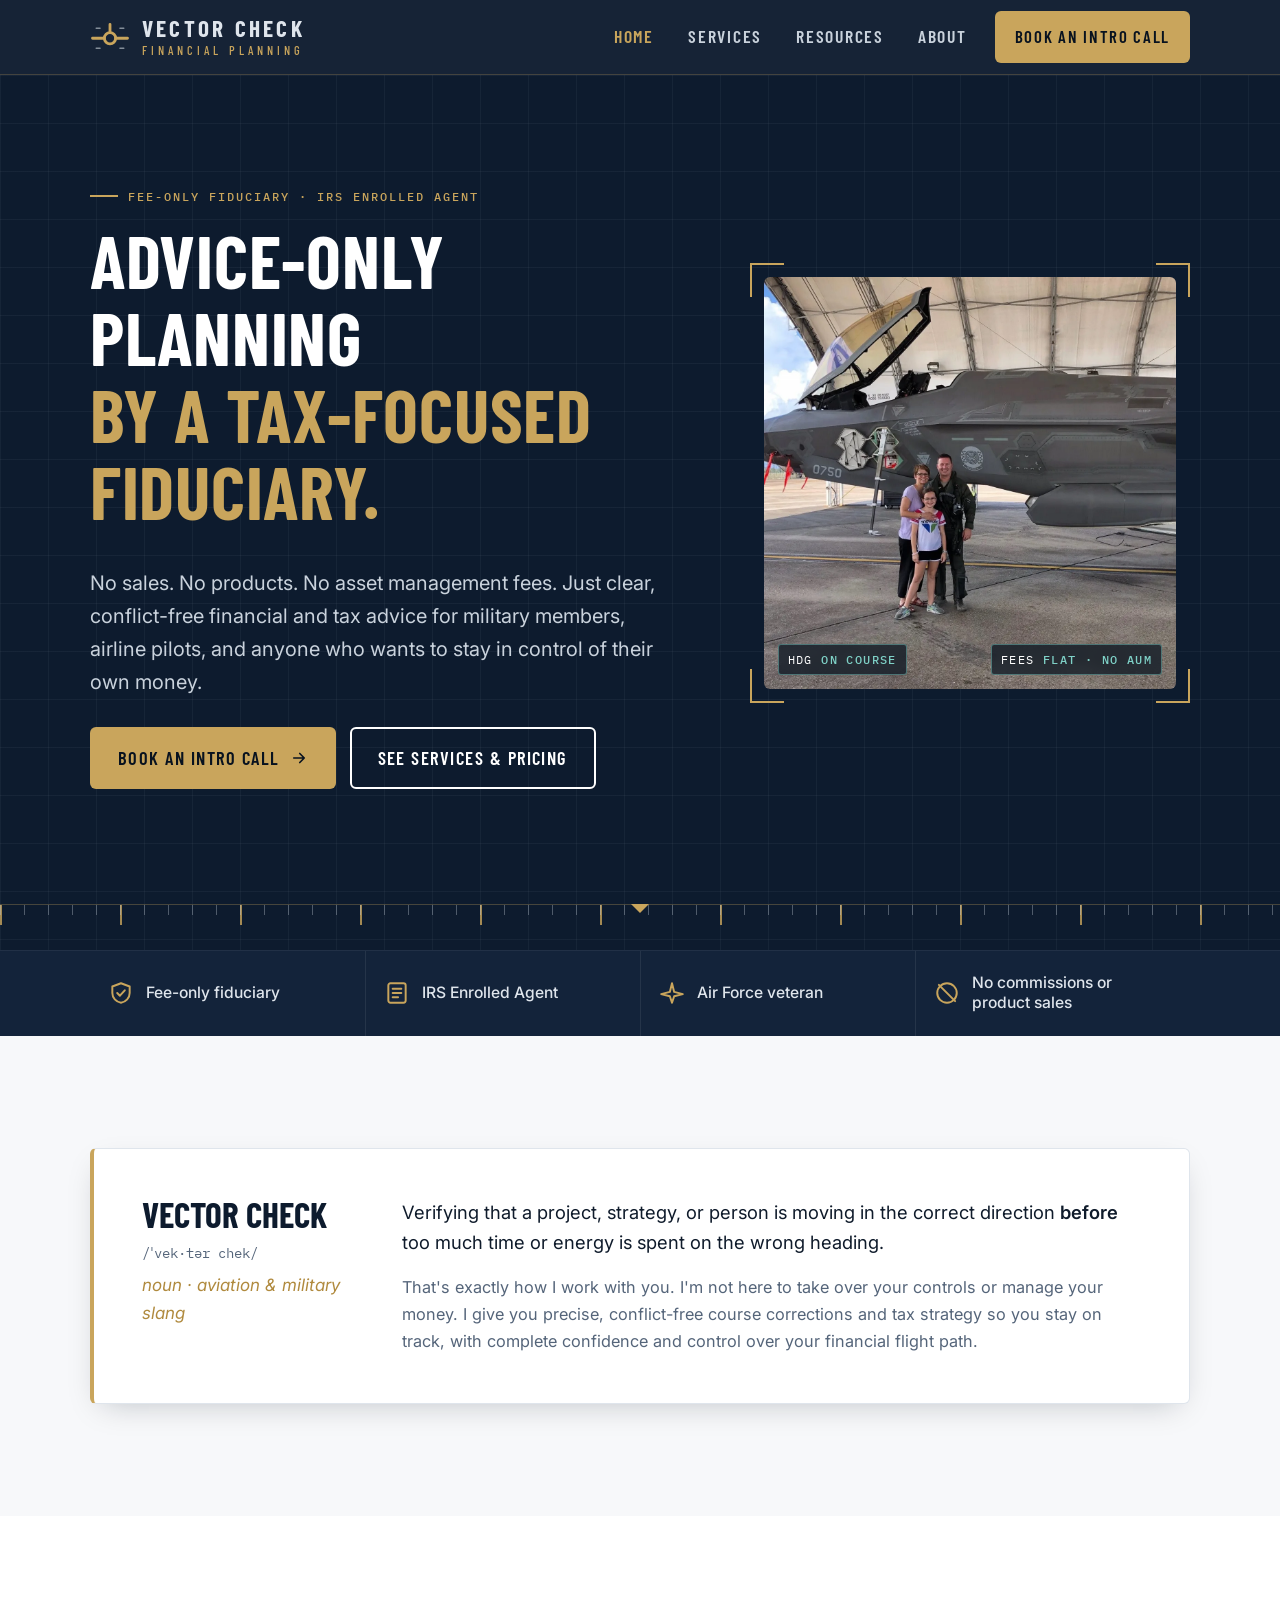
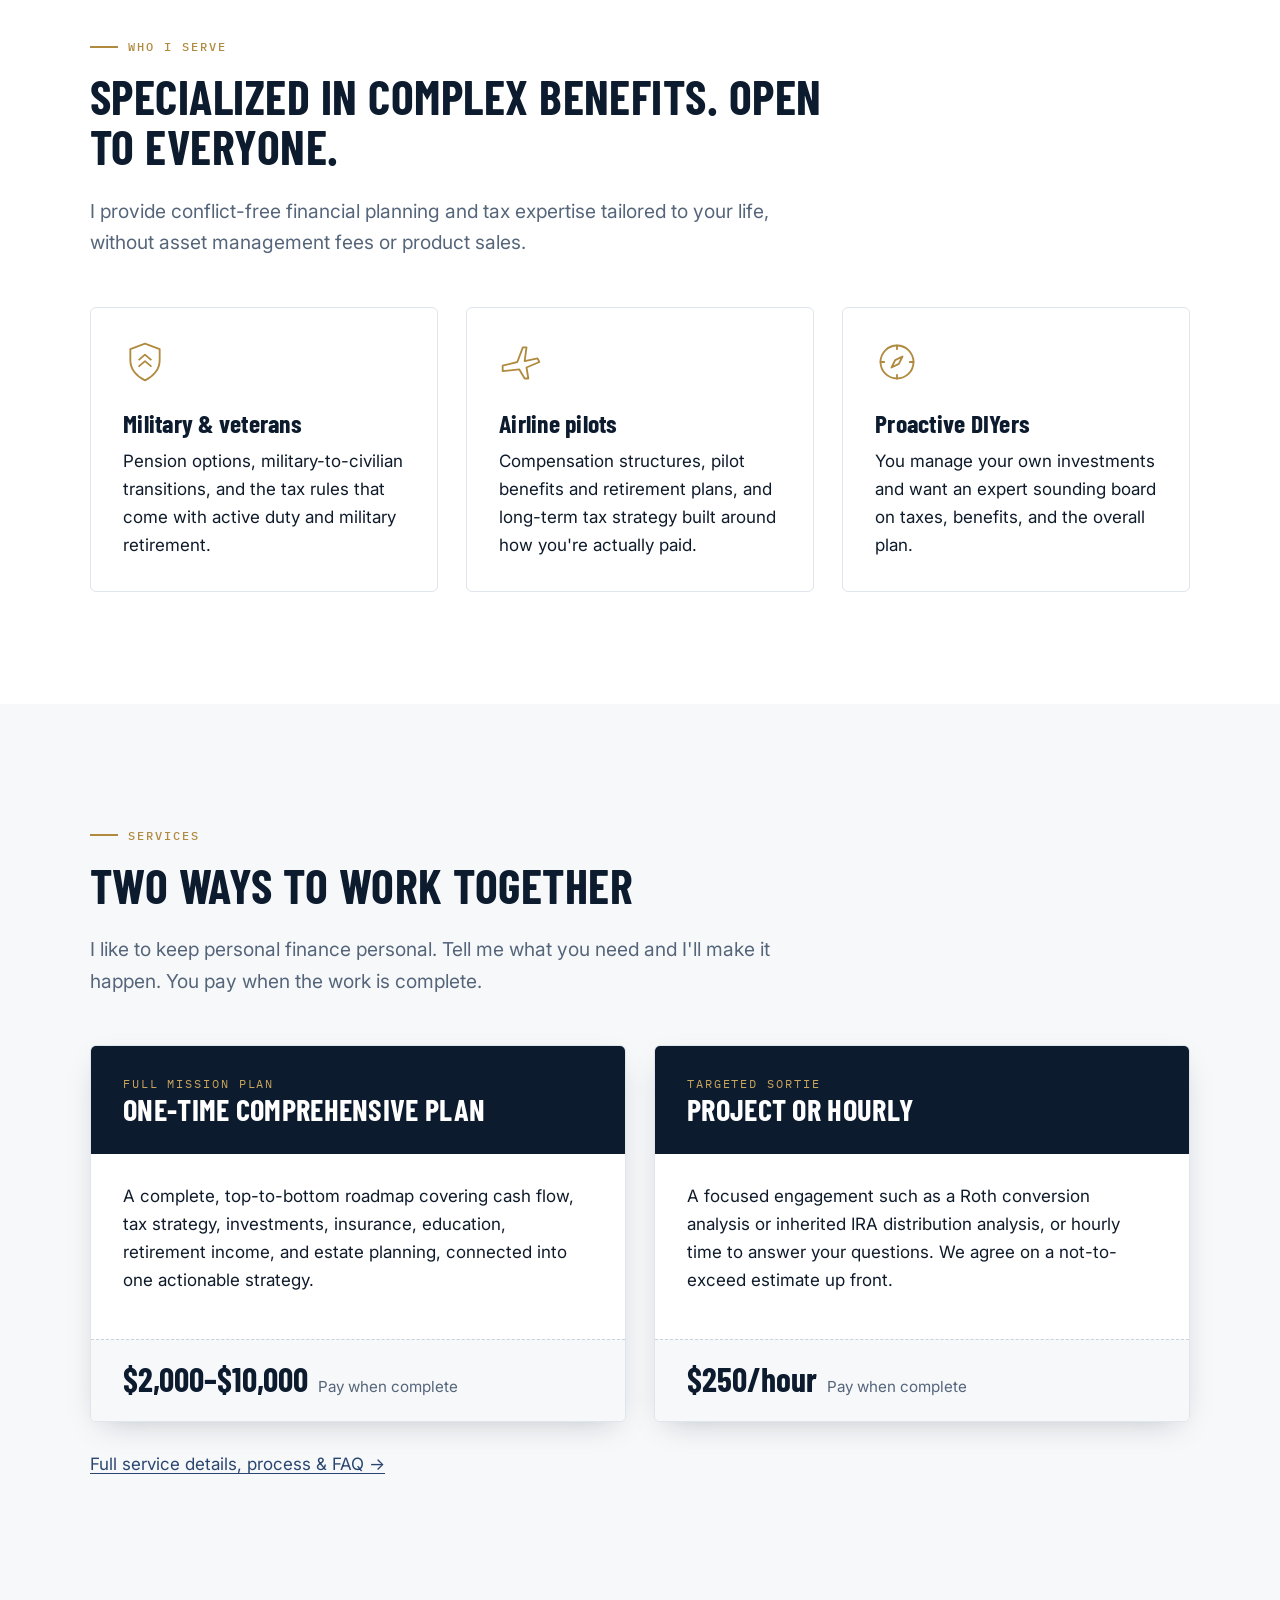
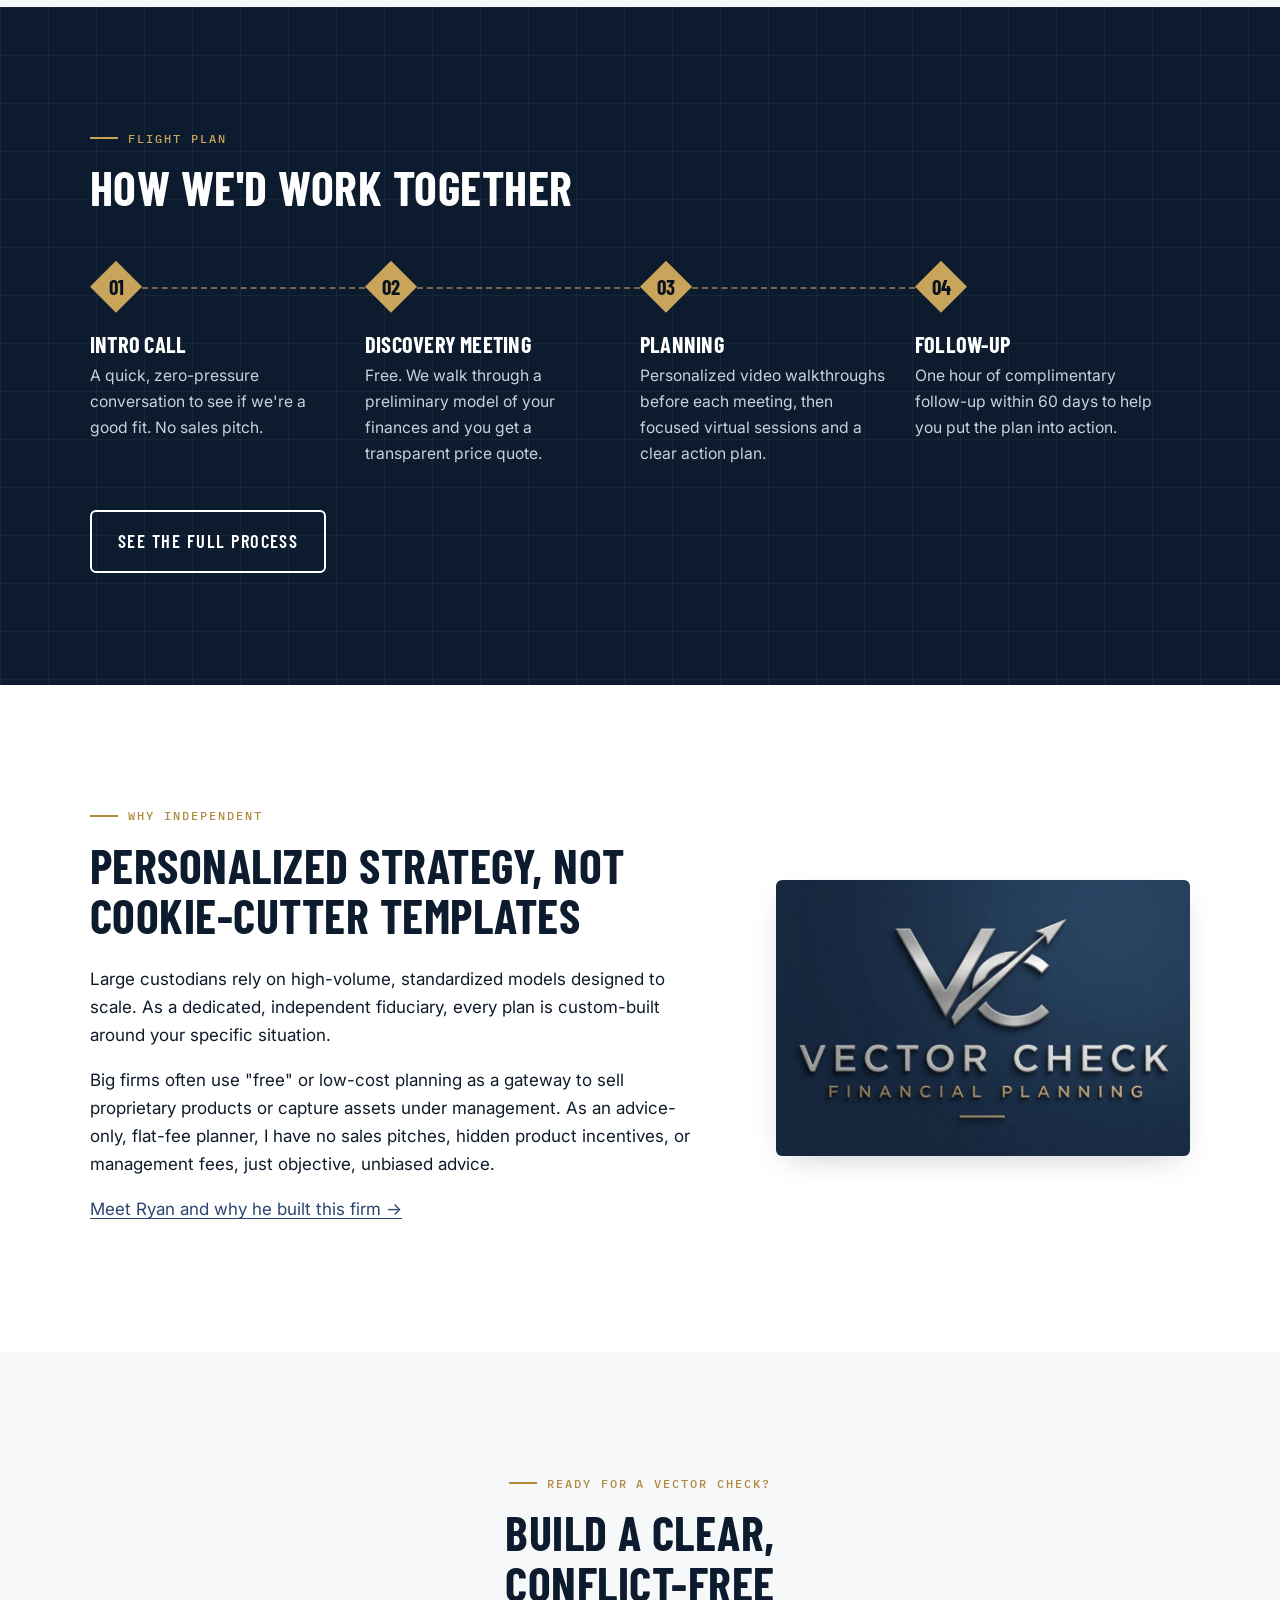
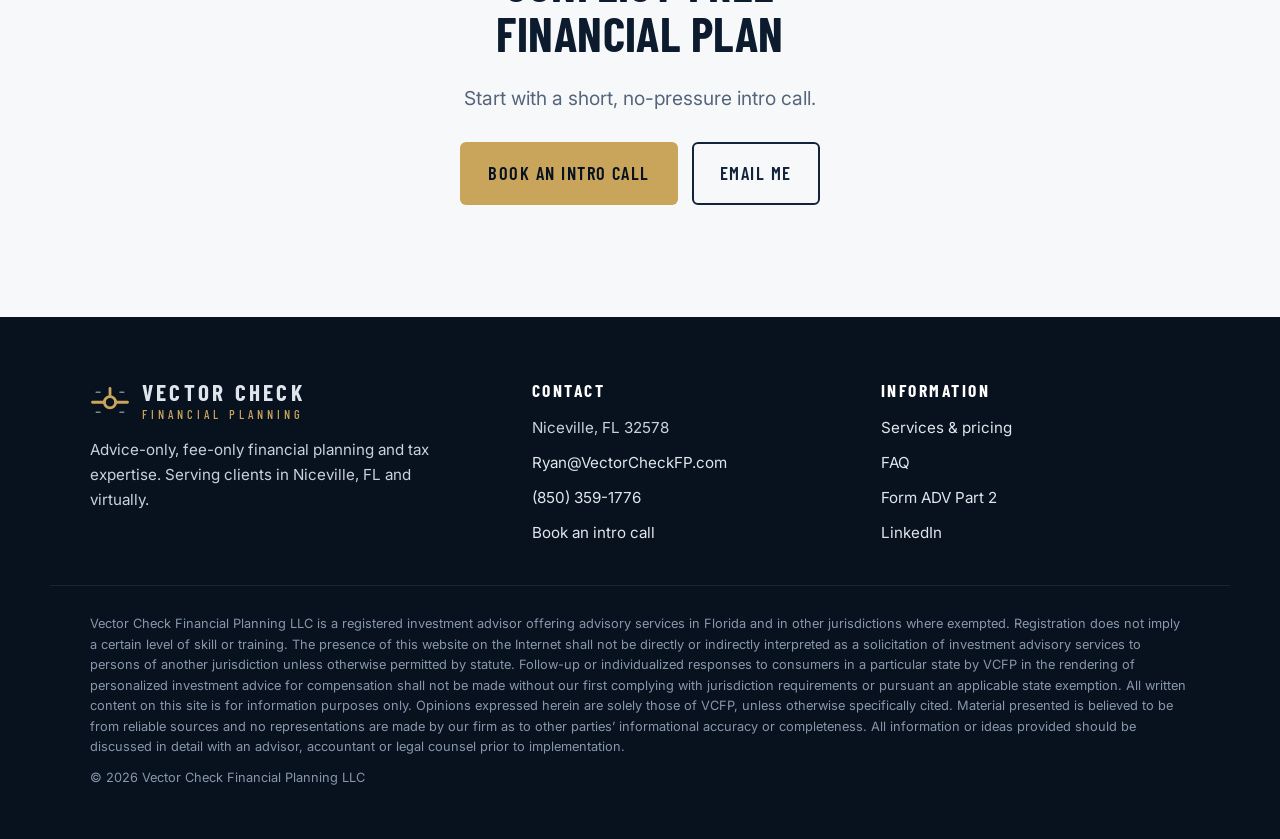
==== commit 6b807104: "Replace header mark with flight-path marker symbol New HUD velocity-vector mark in header and footer" ====
--- a/index.html
+++ b/index.html
@@ -25,9 +25,9 @@
   <div class="container nav-bar">
     <a class="brand" href="./" aria-label="Vector Check Financial Planning, home">
       <svg class="brand-mark" viewBox="0 0 64 64" aria-hidden="true">
-  <path d="M10 14 L28 52 L37 33" fill="none" stroke="#dfe5ec" stroke-width="5.5" stroke-linejoin="round" stroke-linecap="round"/>
-  <path d="M31 41 L52 15" fill="none" stroke="#c9a55c" stroke-width="4.5" stroke-linecap="round"/>
-  <path d="M42 12.5 L54.5 11.5 L53.5 24 Z" fill="#c9a55c"/>
+  <circle cx="32" cy="34" r="9" fill="none" stroke="#c9a55c" stroke-width="4.5"/>
+  <path d="M4 34H23M41 34H60M32 25V12" fill="none" stroke="#c9a55c" stroke-width="4.5" stroke-linecap="round"/>
+  <path d="M10 50h6M48 50h6M10 18h6M48 18h6" fill="none" stroke="#dfe5ec" stroke-width="2.5" stroke-linecap="round" opacity=".55"/>
 </svg>
       <span class="brand-text"><span class="brand-name">Vector Check</span><span class="brand-sub">Financial Planning</span></span>
     </a>
@@ -202,9 +202,9 @@
     <div class="footer-brand">
       <a class="brand" href="./" aria-label="Vector Check Financial Planning, home">
         <svg class="brand-mark" viewBox="0 0 64 64" aria-hidden="true">
-  <path d="M10 14 L28 52 L37 33" fill="none" stroke="#dfe5ec" stroke-width="5.5" stroke-linejoin="round" stroke-linecap="round"/>
-  <path d="M31 41 L52 15" fill="none" stroke="#c9a55c" stroke-width="4.5" stroke-linecap="round"/>
-  <path d="M42 12.5 L54.5 11.5 L53.5 24 Z" fill="#c9a55c"/>
+  <circle cx="32" cy="34" r="9" fill="none" stroke="#c9a55c" stroke-width="4.5"/>
+  <path d="M4 34H23M41 34H60M32 25V12" fill="none" stroke="#c9a55c" stroke-width="4.5" stroke-linecap="round"/>
+  <path d="M10 50h6M48 50h6M10 18h6M48 18h6" fill="none" stroke="#dfe5ec" stroke-width="2.5" stroke-linecap="round" opacity=".55"/>
 </svg>
         <span class="brand-text"><span class="brand-name">Vector Check</span><span class="brand-sub">Financial Planning</span></span>
       </a>
--- a/assets/css/styles.css
+++ b/assets/css/styles.css
@@ -32,6 +32,7 @@
 }
 
 *, *::before, *::after { box-sizing: border-box; }
+[hidden] { display: none !important; }
 html { scroll-behavior: smooth; -webkit-text-size-adjust: 100%; }
 body {
   margin: 0;
@@ -436,6 +437,19 @@
   box-shadow: 0 8px 24px rgba(0,0,0,.35); transition: transform .15s ease;
 }
 .video-play:hover .play { transform: scale(1.07); }
+/* Poster for videos without a thumbnail (e.g. Loom): chart grid + title */
+.video-play-plain {
+  background-image:
+    radial-gradient(circle at 50% 45%, rgba(201,165,92,.18), transparent 55%),
+    linear-gradient(rgba(201,210,220,.06) 1px, transparent 1px),
+    linear-gradient(90deg, rgba(201,210,220,.06) 1px, transparent 1px);
+  background-size: auto, 28px 28px, 28px 28px;
+  align-content: center; gap: 14px;
+}
+.video-play .play-title {
+  position: relative; max-width: 85%;
+  font-family: var(--font-mono); font-size: .78rem; letter-spacing: .12em; text-transform: uppercase; color: var(--steel-200);
+}
 .video-play .play svg { width: 26px; height: 26px; margin-left: 4px; color: var(--navy-950); }
 .video-placeholder {
   position: absolute; inset: 0; display: grid; place-items: center; text-align: center; padding: 20px;
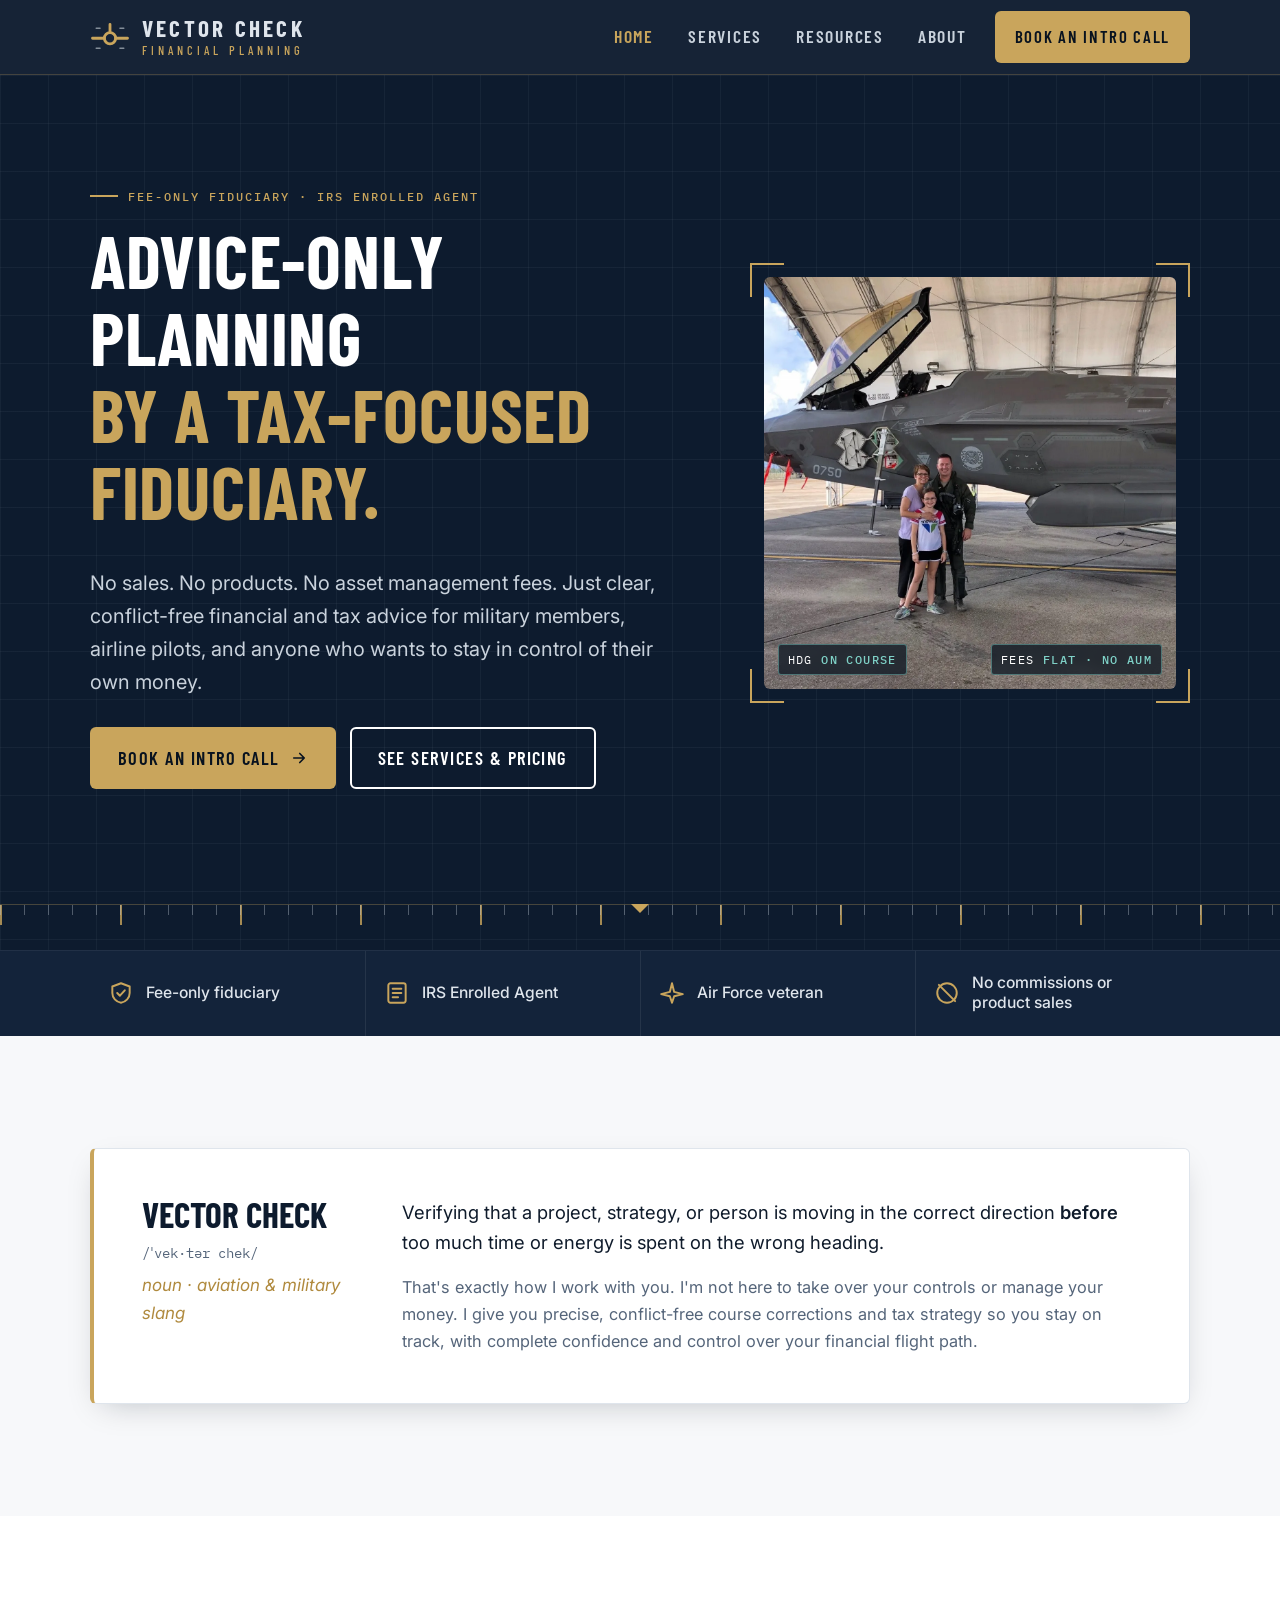
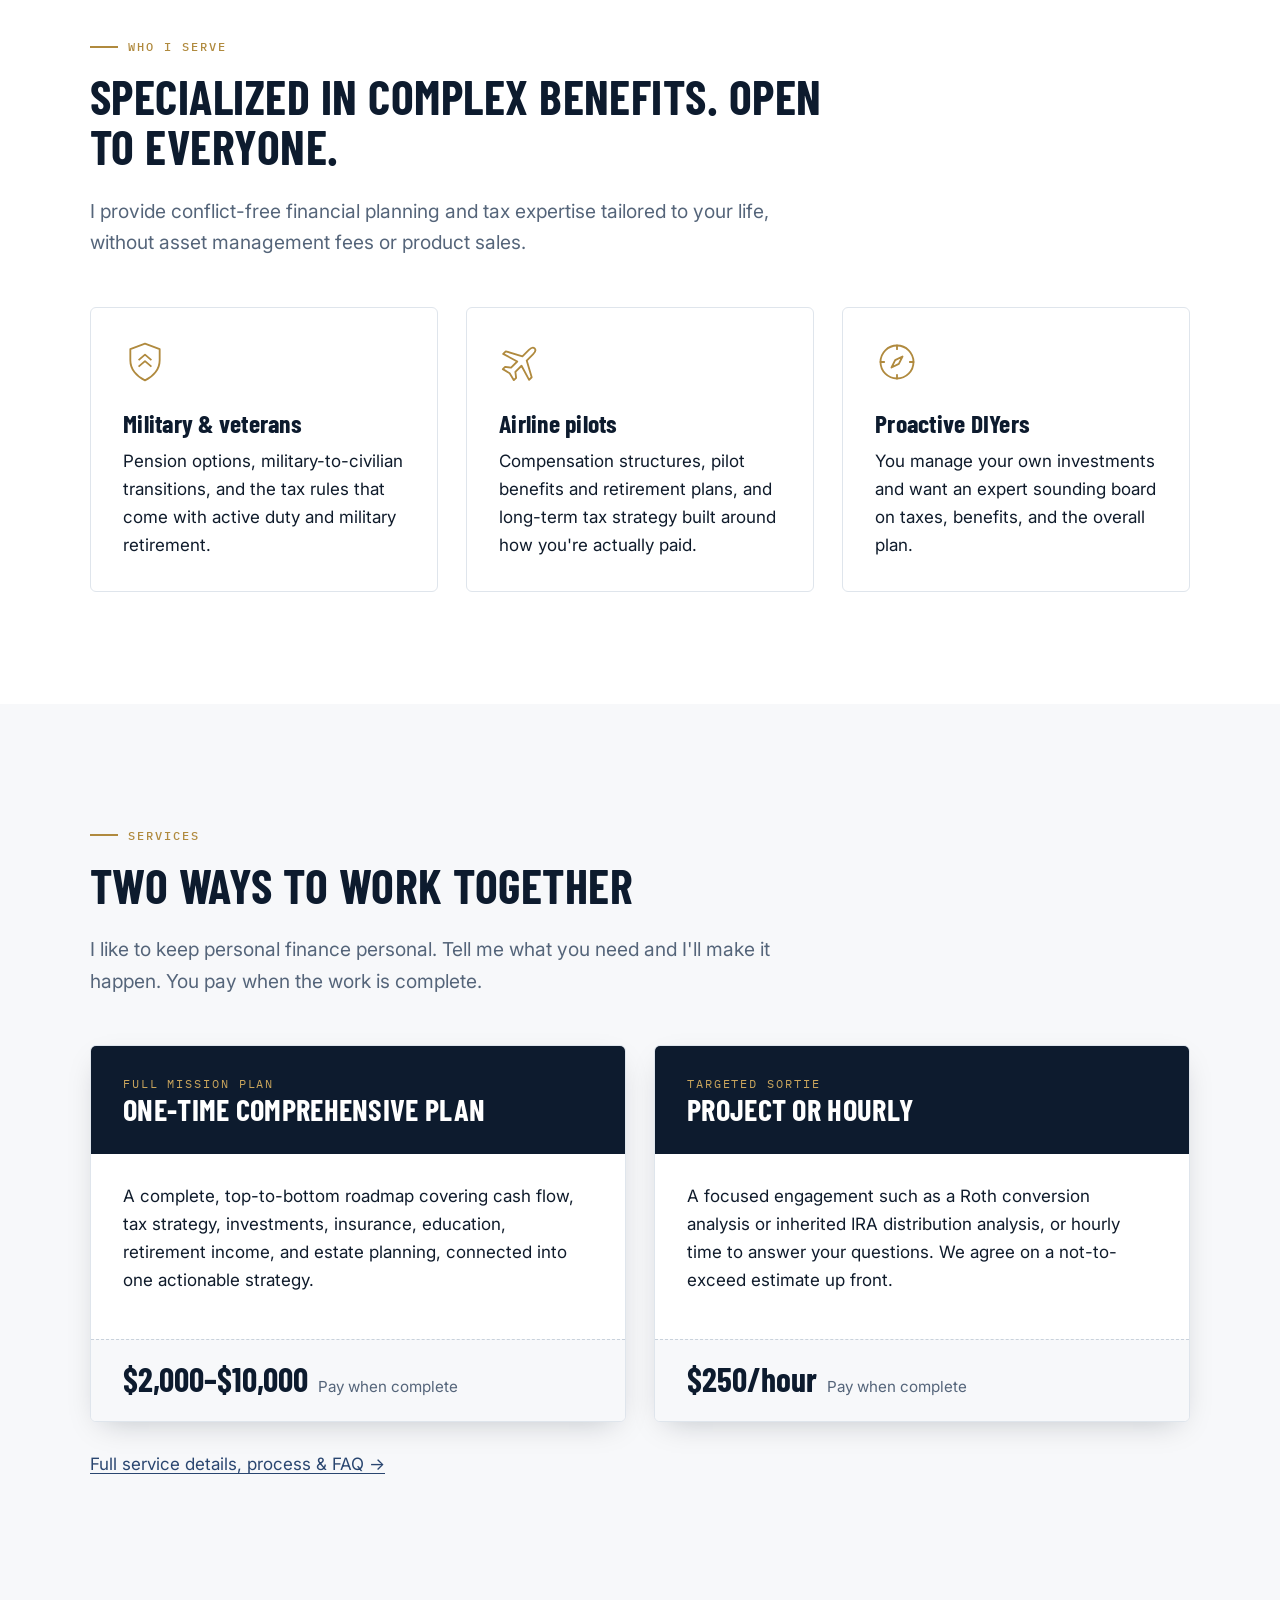
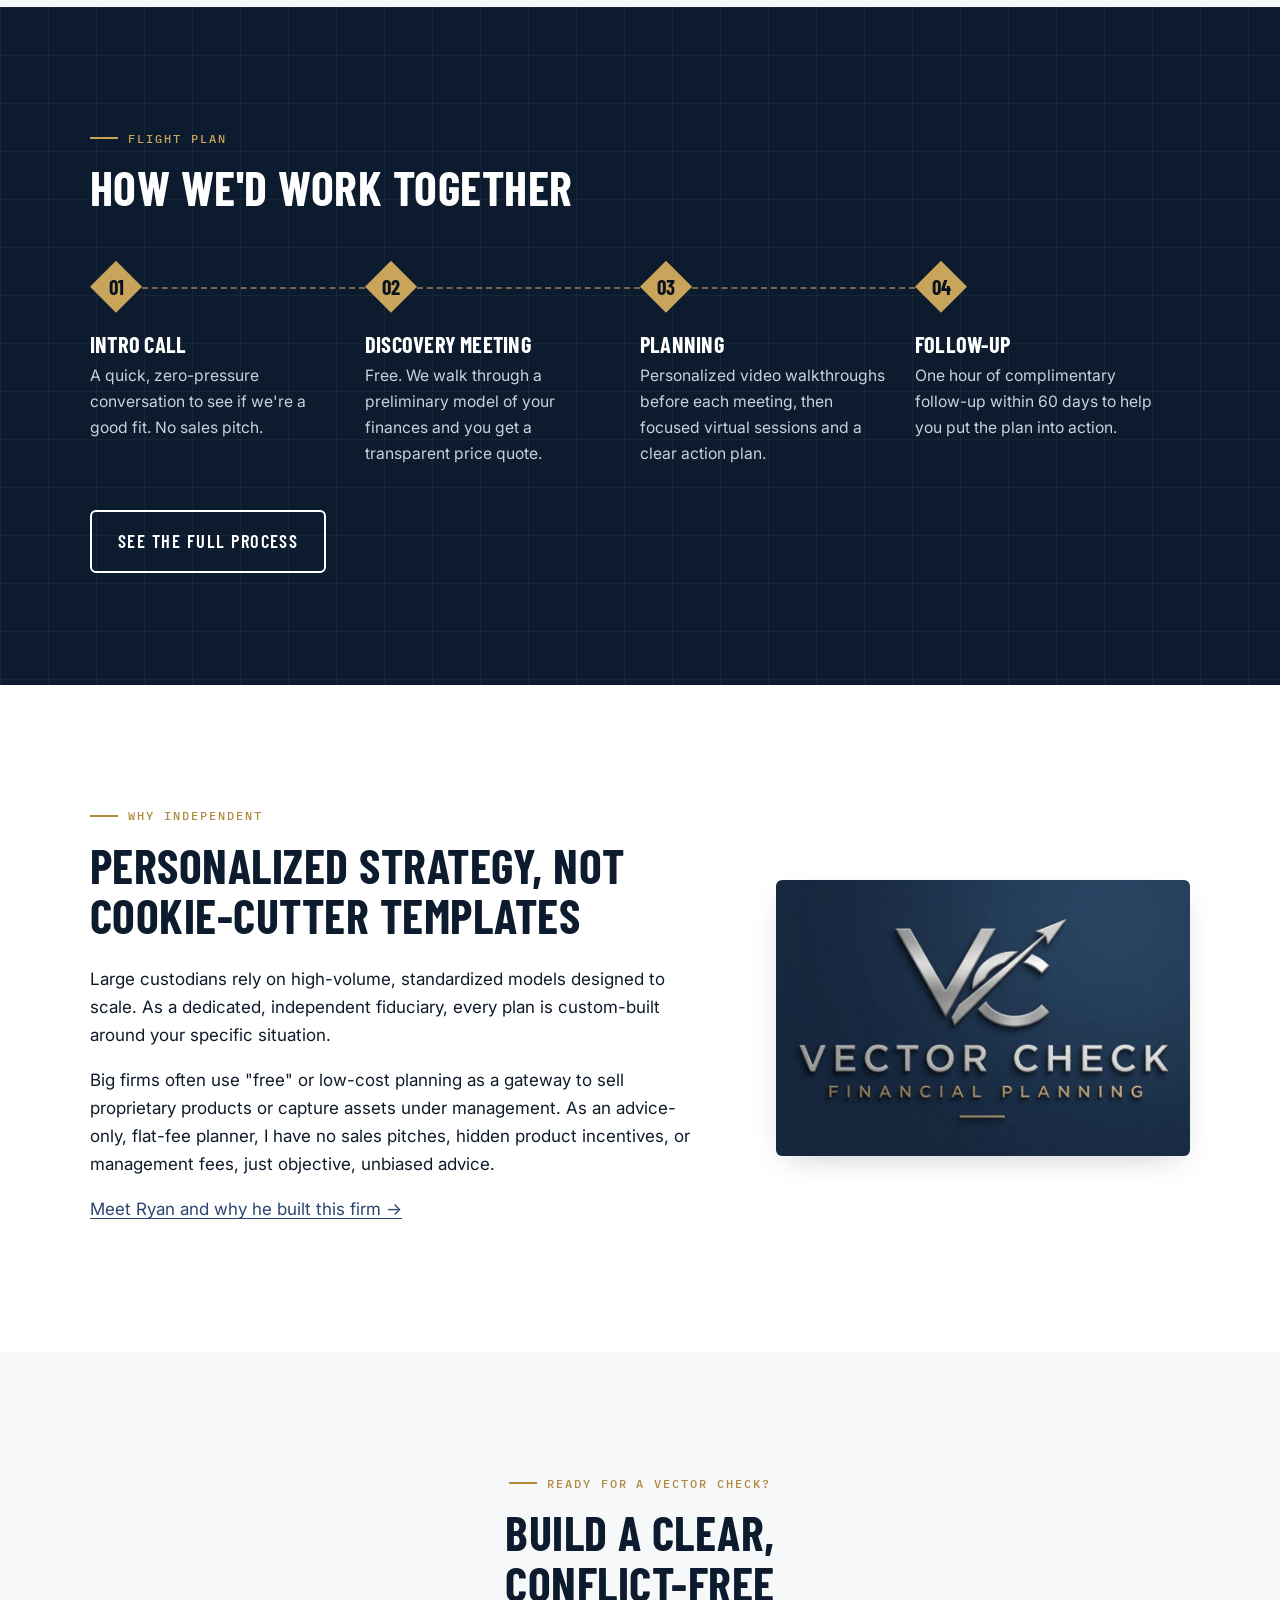
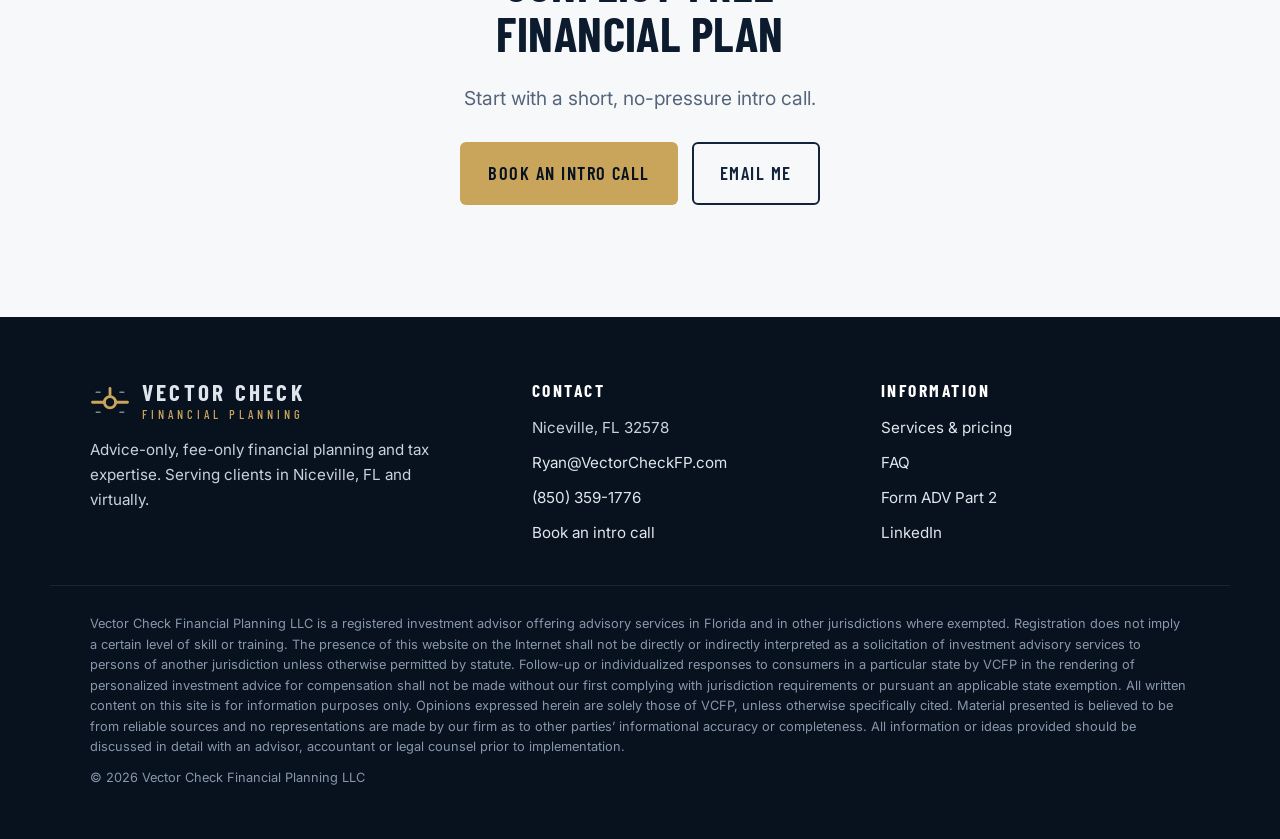
==== commit b6772592: "Redraw airline pilots icon as a clean airliner Co-Authored-By: Claude Opus 5.5 <noreply@anthropic.co" ====
--- a/index.html
+++ b/index.html
@@ -114,7 +114,7 @@
         <p>Pension options, military-to-civilian transitions, and the tax rules that come with active duty and military retirement.</p>
       </div>
       <div class="card">
-        <svg class="icon" viewBox="0 0 48 48" fill="none" stroke="currentColor" stroke-width="2" stroke-linejoin="round" aria-hidden="true"><path d="M4 28l16-4 6-16h4l-2 15 14-3 2 4-14 6 2 12h-4l-6-10-18 2z"/></svg>
+        <svg class="icon" viewBox="0 0 48 48" fill="none" stroke="currentColor" stroke-width="2" stroke-linejoin="round" aria-hidden="true"><path transform="rotate(45 24 24)" d="M24 3C26.2 3 27.3 5.2 27.3 8.5V18.5L44 27.5V31.5L27.3 26.5V36L32.5 40V43.5L24 41.5L15.5 43.5V40L20.7 36V26.5L4 31.5V27.5L20.7 18.5V8.5C20.7 5.2 21.8 3 24 3Z"/></svg>
         <h3>Airline pilots</h3>
         <p>Compensation structures, pilot benefits and retirement plans, and long-term tax strategy built around how you're actually paid.</p>
       </div>
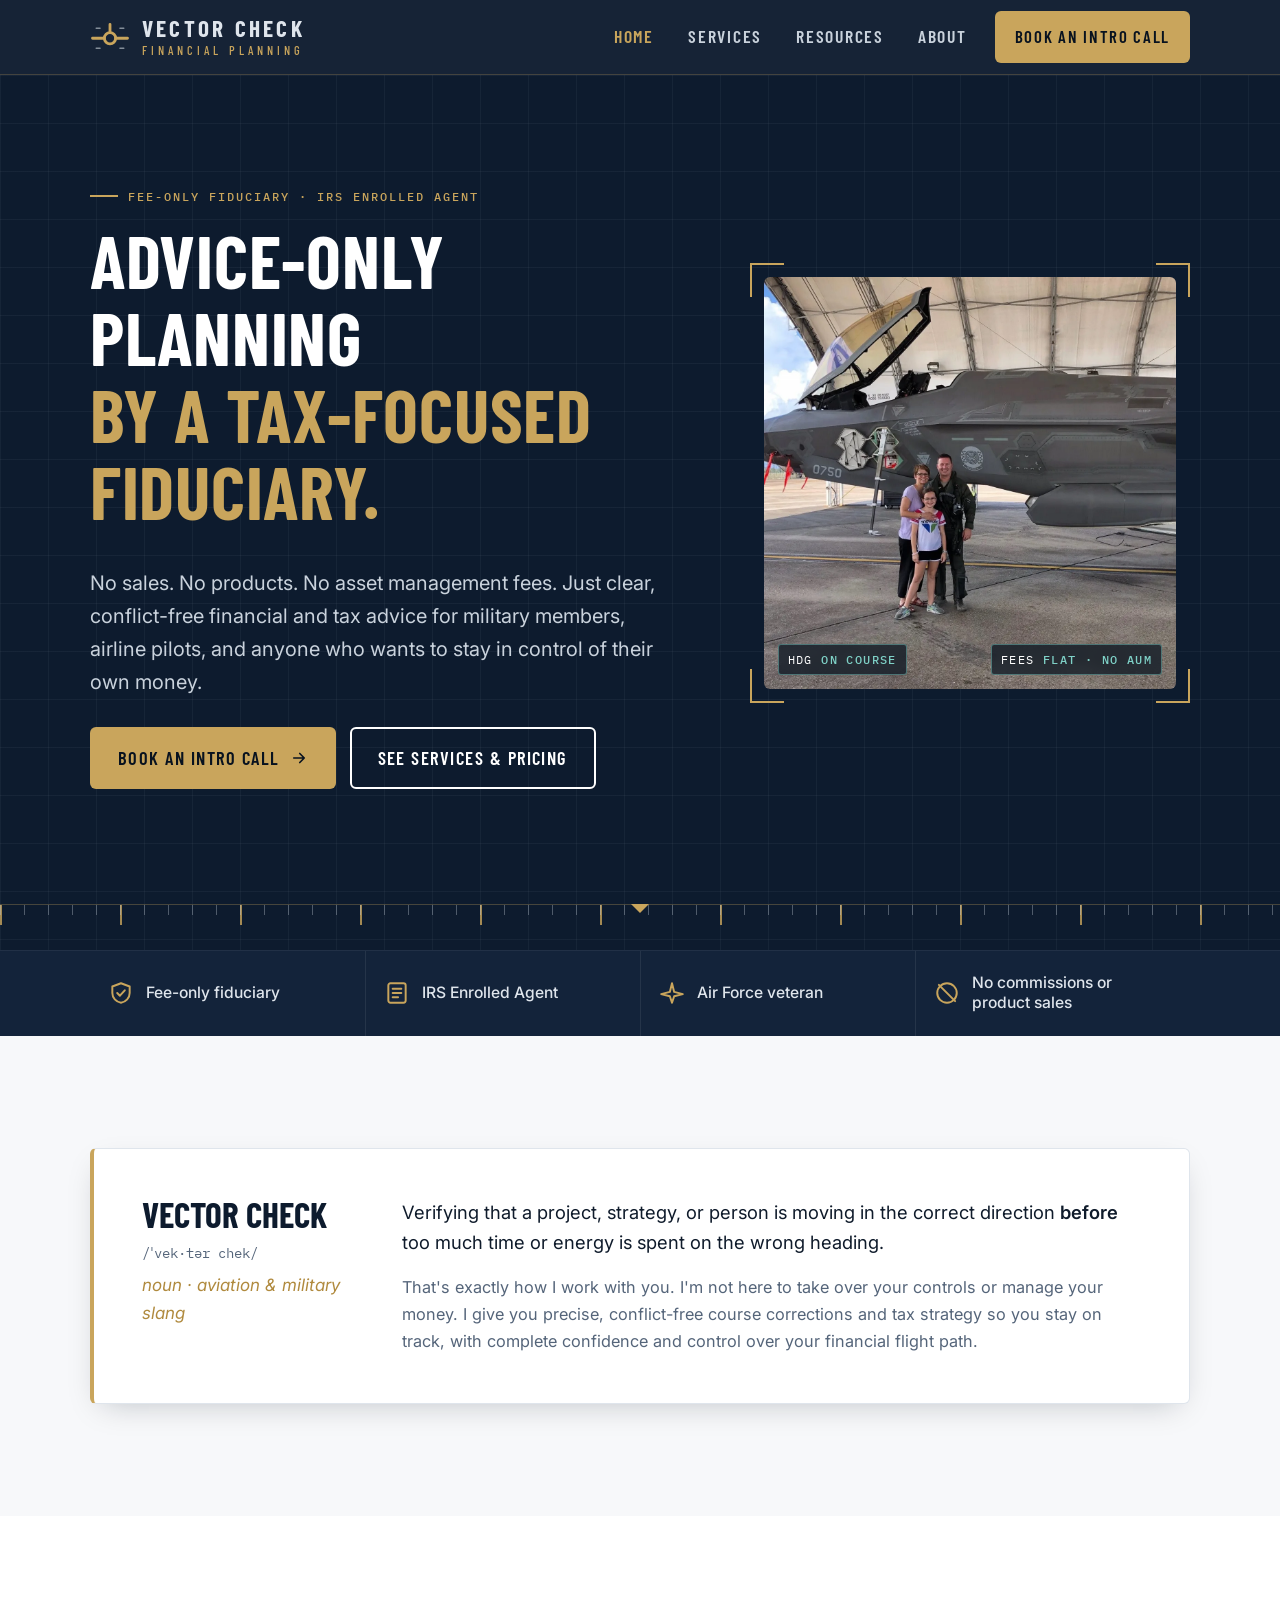
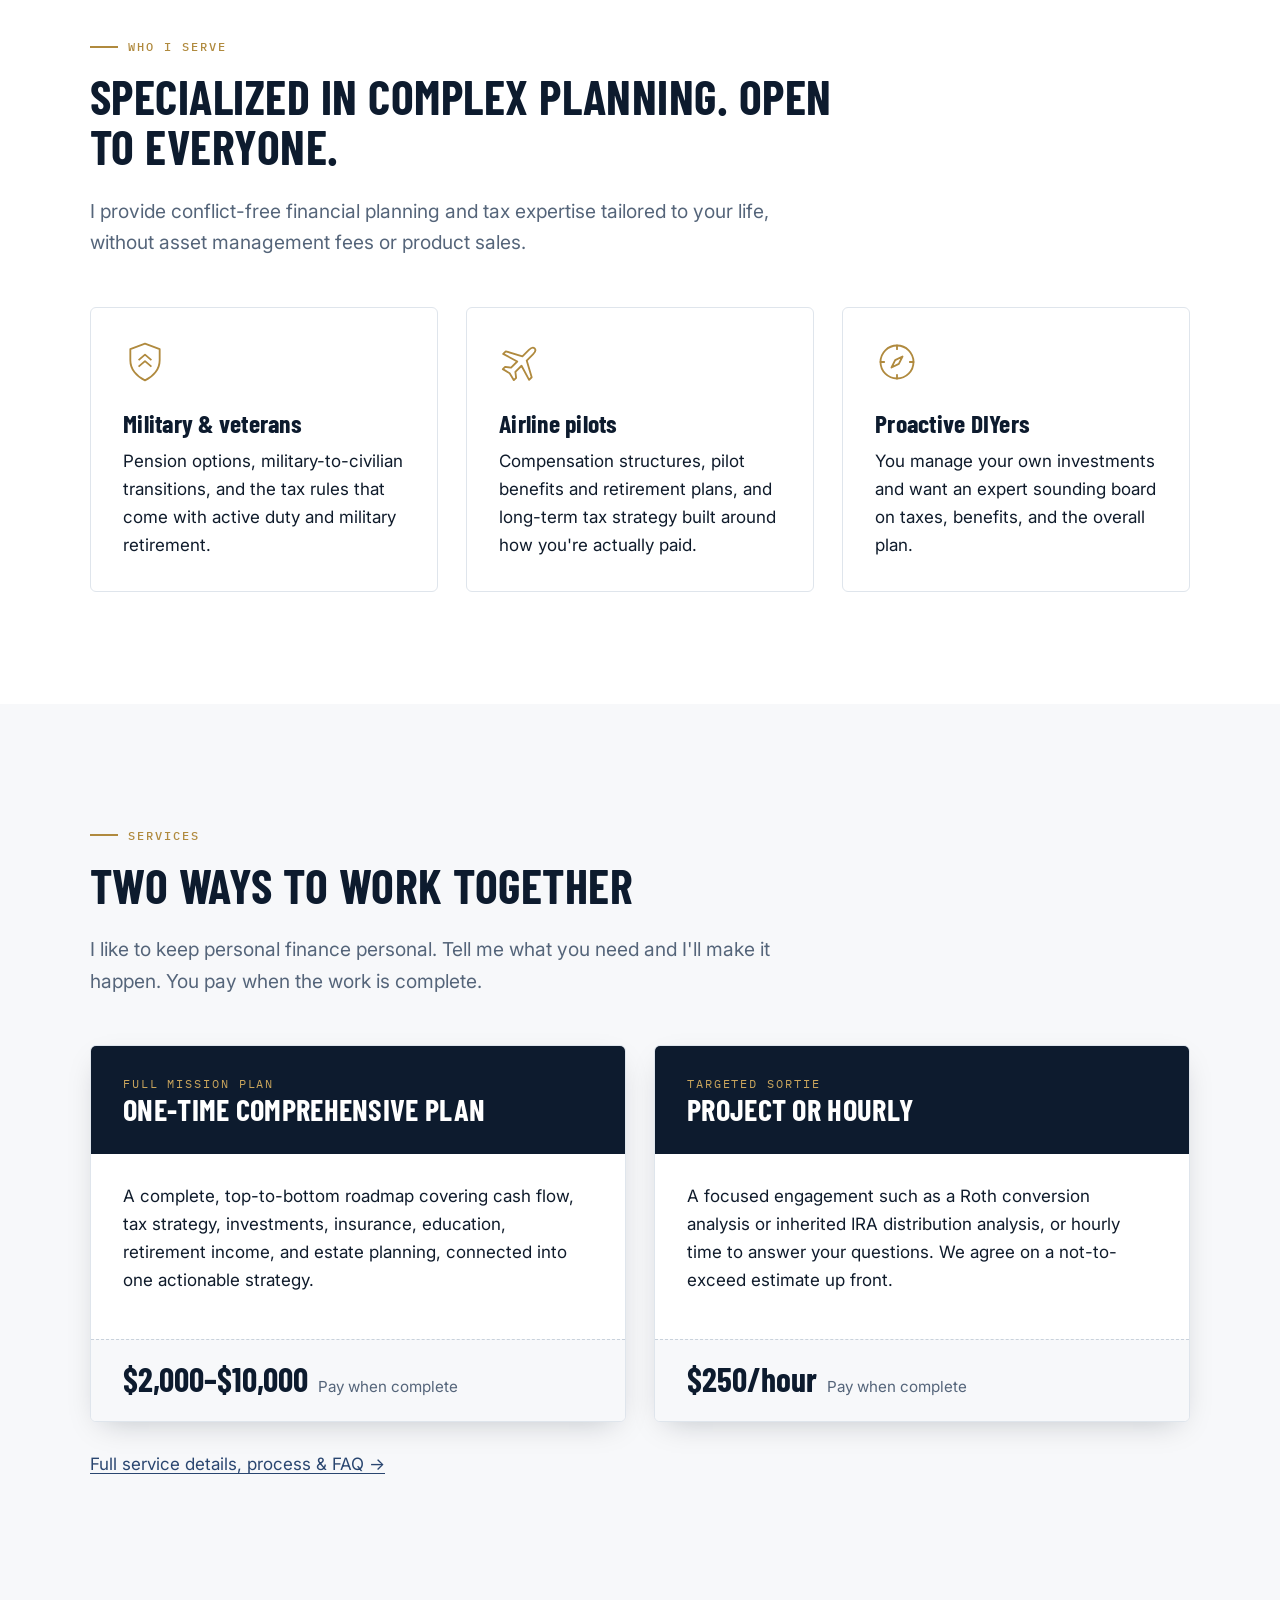
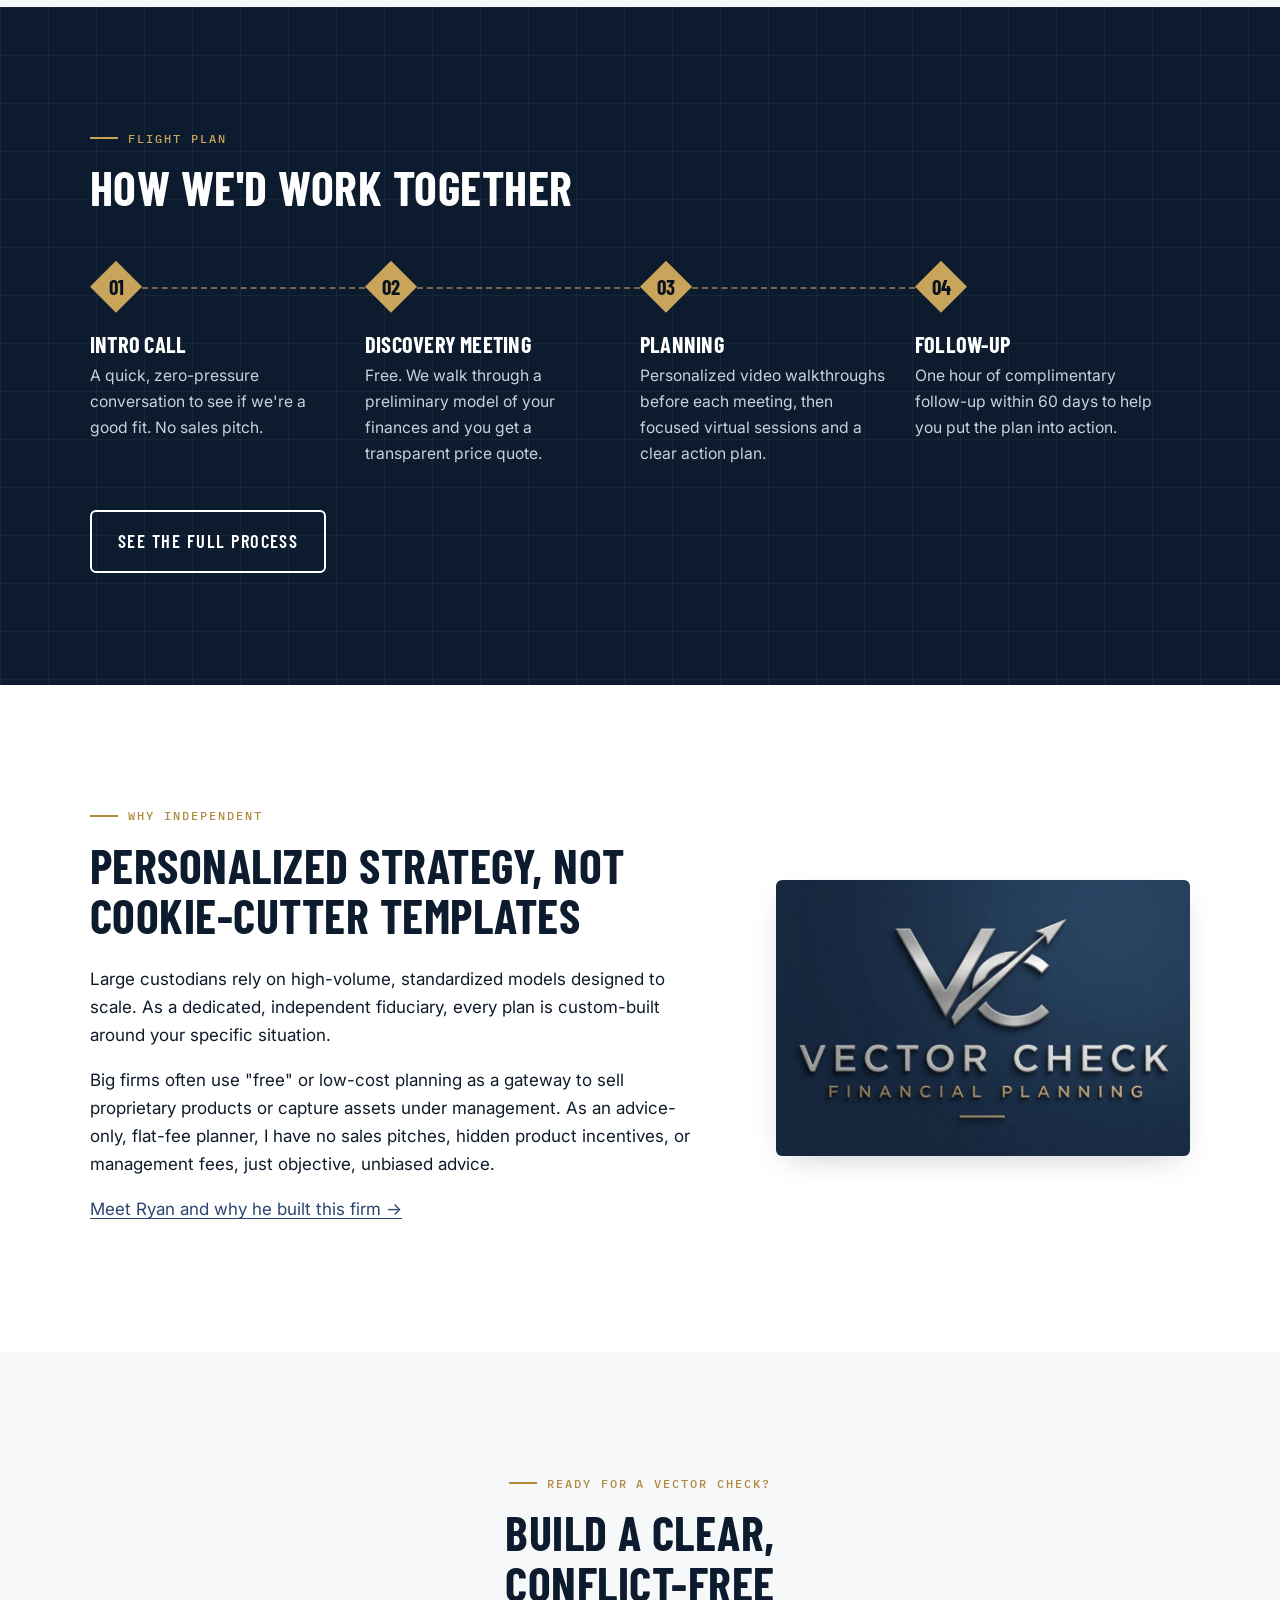
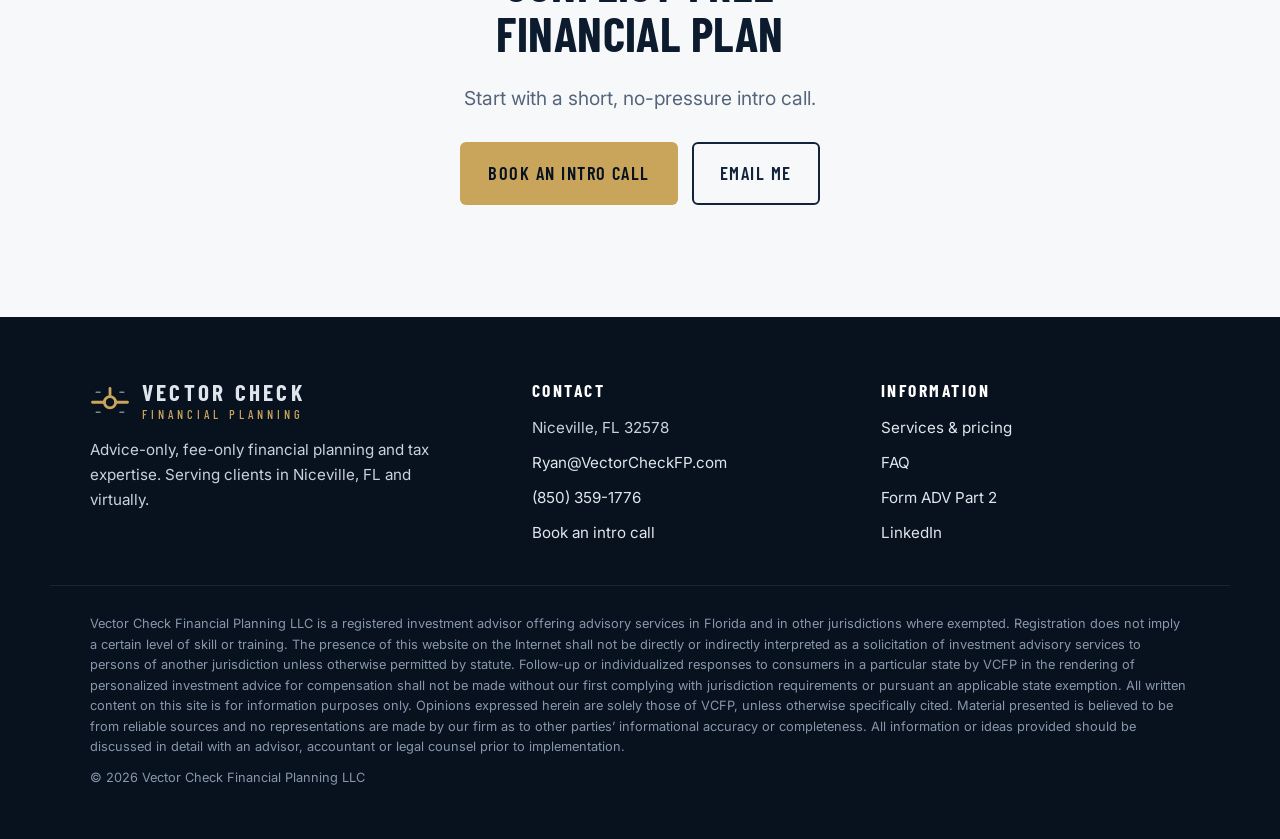
==== commit c53e120e: "Home page: 'Specialized in complex planning' Co-Authored-By: Claude Opus 5.5 <noreply@anthropic.com>" ====
--- a/index.html
+++ b/index.html
@@ -104,7 +104,7 @@
   <div class="container">
     <div class="section-head">
       <p class="eyebrow">Who I serve</p>
-      <h2>Specialized in complex benefits. Open to everyone.</h2>
+      <h2>Specialized in complex planning. Open to everyone.</h2>
       <p class="lede">I provide conflict-free financial planning and tax expertise tailored to your life, without asset management fees or product sales.</p>
     </div>
     <div class="grid-3">
